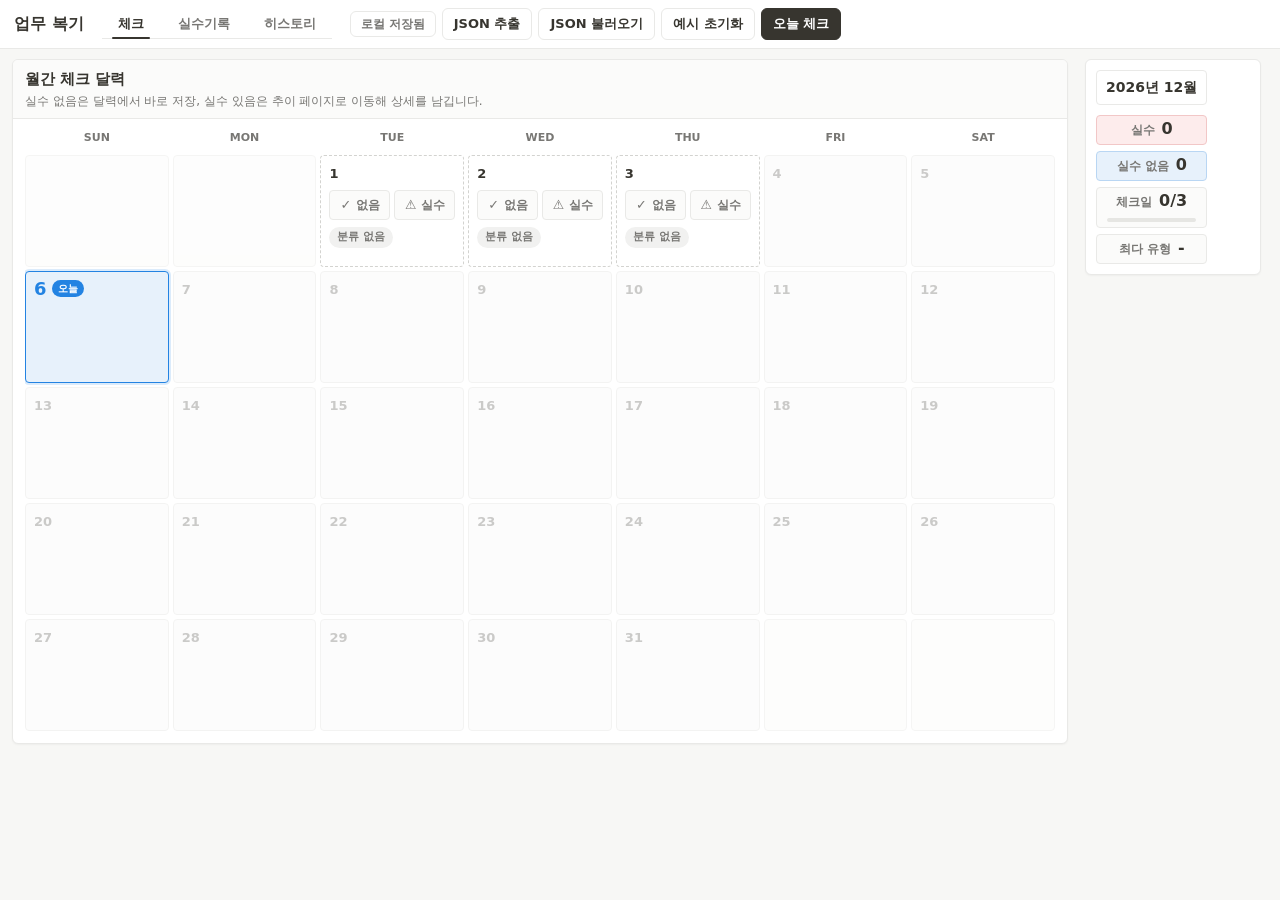
==== index.html @ a8fe05b9 "Refine check calendar cell states" ====
<!doctype html>
<html lang="ko">
<head>
  <meta charset="utf-8">
  <meta name="viewport" content="width=device-width, initial-scale=1">
  <title>업무 복기 위젯</title>
  <style>
    *, *::before, *::after { box-sizing: border-box; }

    :root {
      --bg: #f7f7f5;
      --bg-2: #fbfbfa;
      --card: #ffffff;
      --text: #37352f;
      --text-muted: #787774;
      --text-subtle: #9b9a97;
      --border: #e9e9e7;
      --border-strong: #d3d3d0;
      --red: #e03e3e;
      --red-bg: #fdecec;
      --blue: #2383e2;
      --blue-bg: #e7f1fb;
      --gray-bg: #f1f1f0;
      --purple-bg: #ede7f8;
      --purple-fg: #5a4db5;
      --orange-bg: #fbf0e4;
      --orange-fg: #a3500a;
      --yellow-bg: #f8edc5;
      --yellow-fg: #8a5a00;
      --peach-bg: #f6d9c8;
      --peach-fg: #9a4a1f;
      --green-bg: #dff3e1;
      --green-fg: #1f6a2a;
      --sky-bg: #dff0ff;
      --sky-fg: #1b69b5;
      --warn-bg: #fff6da;
      --warn-fg: #8a5a00;
      --radius: 6px;
      --radius-sm: 4px;
      --shadow-sm: 0 1px 2px rgba(15, 15, 15, 0.04);
      --shadow-md: 0 8px 28px rgba(15, 15, 15, 0.08);
    }

    html, body { min-height: 100%; margin: 0; }

    body {
      background: var(--bg);
      color: var(--text);
      font-family: "Pretendard", "Apple SD Gothic Neo", -apple-system, BlinkMacSystemFont, "Malgun Gothic", "Segoe UI", system-ui, sans-serif;
      font-size: 14px;
      line-height: 1.5;
      letter-spacing: 0;
      -webkit-font-smoothing: antialiased;
    }

    button, input, textarea {
      font: inherit;
      letter-spacing: 0;
    }

    button { cursor: pointer; }

    .app { min-height: 100vh; display: flex; flex-direction: column; }

    .app-header {
      position: sticky;
      top: 0;
      z-index: 20;
      display: flex;
      justify-content: flex-start;
      align-items: center;
      gap: 10px;
      padding: 8px 14px;
      background: var(--card);
      border-bottom: 1px solid var(--border);
    }

    .app-header > div:first-child {
      display: flex;
      align-items: center;
      gap: 18px;
      flex-wrap: wrap;
      width: 100%;
    }

    h1 {
      display: flex;
      align-items: baseline;
      gap: 6px;
      margin: 0;
      font-size: 1rem;
      font-weight: 800;
      white-space: nowrap;
    }

    .title-sub {
      color: var(--text-muted);
      font-size: 0.8125rem;
      font-weight: 500;
    }

    .page-tabs {
      display: flex;
      width: fit-content;
      gap: 2px;
      margin-top: 0;
      padding: 0;
      border-bottom: 1px solid var(--border);
      background: transparent;
    }

    .page-tab {
      position: relative;
      min-height: 30px;
      border: 0;
      border-radius: var(--radius-sm) var(--radius-sm) 0 0;
      background: transparent;
      color: var(--text-muted);
      padding: 4px 16px;
      font-size: 0.8125rem;
      font-weight: 800;
      white-space: nowrap;
    }

    .page-tab:hover {
      background: var(--bg-2);
      color: var(--text);
    }

    .page-tab.active {
      background: var(--card);
      color: var(--text);
      font-weight: 950;
    }

    .page-tab.active::after {
      content: "";
      position: absolute;
      left: 10px;
      right: 10px;
      bottom: -1px;
      height: 2px;
      border-radius: 999px;
      background: var(--text);
    }

    .header-actions {
      display: flex;
      justify-content: flex-start;
      align-items: center;
      gap: 6px;
      flex-wrap: wrap;
    }

    .sync-badge {
      display: inline-flex;
      align-items: center;
      min-height: 26px;
      border: 1px solid var(--border);
      border-radius: var(--radius);
      background: var(--card);
      color: var(--text-muted);
      padding: 0 10px;
      font-size: 0.75rem;
      font-weight: 700;
      white-space: nowrap;
    }

    .btn {
      min-height: 28px;
      border: 1px solid var(--border);
      border-radius: var(--radius);
      background: var(--card);
      color: var(--text);
      padding: 5px 11px;
      font-size: 0.8125rem;
      font-weight: 700;
      white-space: nowrap;
    }

    .btn:hover { background: var(--bg); border-color: var(--border-strong); }
    .btn.primary { background: var(--text); color: var(--card); border-color: var(--text); }
    .btn.blue { background: var(--blue); color: #fff; border-color: var(--blue); }
    .btn.danger { background: var(--red); color: #fff; border-color: var(--red); }

    .json-export-panel {
      position: fixed;
      inset: 0;
      z-index: 80;
      display: grid;
      place-items: center;
      padding: 18px;
      background: rgba(15, 15, 15, 0.18);
    }

    .json-export-panel[hidden] { display: none; }

    .json-export-card {
      width: min(720px, 100%);
      border: 1px solid var(--border-strong);
      border-radius: var(--radius);
      background: var(--card);
      box-shadow: var(--shadow-md);
    }

    .json-export-head,
    .json-export-actions {
      display: flex;
      align-items: center;
      justify-content: space-between;
      gap: 8px;
      padding: 12px;
      border-bottom: 1px solid var(--border);
    }

    .json-export-actions {
      justify-content: flex-end;
      border-top: 1px solid var(--border);
      border-bottom: 0;
    }

    .json-export-body { padding: 12px; }

    .json-export-body textarea {
      width: 100%;
      min-height: 260px;
      box-sizing: border-box;
      resize: vertical;
      border: 1px solid var(--border);
      border-radius: var(--radius-sm);
      background: var(--bg-2);
      color: var(--text);
      padding: 10px;
      font-family: ui-monospace, SFMono-Regular, Consolas, "Liberation Mono", monospace;
      font-size: 0.75rem;
      line-height: 1.45;
    }

    .main {
      width: min(1280px, calc(100vw - 24px));
      margin: 0 auto;
      padding: 10px 0 18px;
    }

    .page { display: none; }
    .page.active { display: block; }
    .page-stack { display: grid; gap: 10px; }

    .check-layout {
      display: grid;
      grid-template-columns: minmax(0, 1fr) 190px;
      gap: 10px;
      align-items: start;
    }

    .check-layout > .panel { min-width: 0; }

    .nav-card,
    .panel {
      border: 1px solid var(--border);
      border-radius: var(--radius);
      background: var(--card);
      box-shadow: var(--shadow-sm);
    }

    .nav-card {
      display: flex;
      justify-content: space-between;
      align-items: center;
      gap: 10px;
      flex-wrap: wrap;
      padding: 8px 12px;
    }

    .check-sidebar {
      position: sticky;
      top: 58px;
      display: grid;
      align-content: start;
      justify-items: center;
      justify-self: center;
      gap: 10px;
      width: 176px;
      box-sizing: border-box;
      padding: 10px;
    }

    .check-sidebar .month-nav {
      position: relative;
      display: block;
      width: 100%;
      max-width: 100%;
    }

    .month-popover-button {
      width: 100%;
      min-height: 34px;
      border: 1px solid var(--border);
      border-radius: var(--radius-sm);
      background: var(--card);
      color: var(--text);
      padding: 6px 9px;
      text-align: center;
      font-weight: 900;
    }

    .month-popover-button:hover { background: var(--bg-2); border-color: var(--border-strong); }

    .month-popover {
      position: absolute;
      top: calc(100% + 8px);
      right: 0;
      z-index: 30;
      width: 248px;
      border: 1px solid var(--border-strong);
      border-radius: var(--radius);
      background: var(--card);
      box-shadow: var(--shadow-md);
      padding: 12px;
    }

    .month-popover[hidden] { display: none; }

    .month-popover-head {
      display: grid;
      grid-template-columns: 28px 1fr 28px;
      align-items: center;
      gap: 8px;
      margin-bottom: 10px;
    }

    .month-popover-title {
      text-align: center;
      font-size: 1rem;
      font-weight: 900;
    }

    .month-popover-grid {
      display: grid;
      grid-template-columns: repeat(7, 1fr);
      gap: 5px;
    }

    .month-popover-weekday,
    .month-popover-day {
      display: grid;
      place-items: center;
      min-height: 25px;
      border-radius: var(--radius-sm);
      font-size: 0.8125rem;
      font-weight: 800;
    }

    .month-popover-weekday {
      color: var(--text-muted);
      font-size: 0.6875rem;
      font-weight: 900;
    }

    .month-popover-weekday.sun,
    .month-popover-day.sun { color: var(--red); }

    .month-popover-weekday.sat,
    .month-popover-day.sat { color: var(--blue); }

    .month-popover-day {
      border: 1px solid transparent;
      background: transparent;
      color: var(--text);
      padding: 0;
    }

    .month-popover-day:hover { background: var(--bg-2); }
    .month-popover-day.selected { background: var(--blue); color: #fff; }
    .month-popover-day.today { border-color: var(--blue); color: var(--blue); background: var(--card); }
    .month-popover-day.selected.today { color: #fff; }
    .month-popover-empty { min-height: 25px; }

    .check-sidebar .summary-chips {
      display: grid;
      grid-template-columns: 1fr;
      justify-items: center;
      gap: 6px;
      width: 100%;
    }

    .check-sidebar .chip {
      justify-content: center;
      width: 100%;
      max-width: 100%;
      text-align: center;
      box-sizing: border-box;
    }

    .check-sidebar .progress-chip { min-width: 0; }

    .month-nav { display: flex; align-items: center; gap: 8px; flex-wrap: wrap; }

    .icon-btn {
      width: 28px;
      height: 28px;
      border: 1px solid var(--border);
      border-radius: var(--radius-sm);
      background: var(--card);
      color: var(--text-muted);
      font-weight: 900;
    }

    .icon-btn:hover { background: var(--bg); color: var(--text); }

    .month-label {
      display: flex;
      align-items: center;
      gap: 8px;
      font-size: 1rem;
      font-weight: 800;
    }

    .month-label input,
    .field input,
    .field textarea,
    .search-row input {
      width: 100%;
      min-height: 34px;
      border: 1px solid var(--border);
      border-radius: var(--radius-sm);
      background: var(--bg-2);
      color: var(--text);
      padding: 7px 9px;
      outline: none;
    }

    .month-label input { width: 124px; min-height: 28px; padding: 3px 8px; }

    .month-label input:focus,
    .field input:focus,
    .field textarea:focus,
    .search-row input:focus {
      border-color: var(--blue);
      background: var(--card);
      box-shadow: 0 0 0 2px rgba(35, 131, 226, 0.14);
    }

    .summary-chips { display: flex; gap: 8px; flex-wrap: wrap; }

    .chip {
      display: inline-flex;
      align-items: baseline;
      gap: 7px;
      min-height: 30px;
      padding: 5px 10px;
      border: 1px solid var(--border);
      border-radius: var(--radius-sm);
      background: var(--bg-2);
      font-variant-numeric: tabular-nums;
      white-space: nowrap;
    }

    .chip .label { color: var(--text-muted); font-size: 0.75rem; font-weight: 700; }
    .chip .value { color: var(--text); font-size: 1rem; font-weight: 900; line-height: 1; }
    .chip.good { background: var(--blue-bg); border-color: #b9d6f3; }
    .chip.warn { background: var(--red-bg); border-color: #f2c7c7; }

    .progress-chip {
      min-width: 156px;
      flex-wrap: wrap;
    }

    .progress-track {
      flex: 1 1 100%;
      height: 4px;
      border-radius: 999px;
      background: #e6e6e3;
      overflow: hidden;
    }

    .progress-fill {
      display: block;
      width: 0;
      height: 100%;
      border-radius: inherit;
      background: var(--blue);
      transition: width 0.2s ease;
    }

    .two-col {
      display: grid;
      grid-template-columns: minmax(0, 1fr);
      gap: 12px;
      align-items: start;
    }

    .record-layout {
      display: grid;
      grid-template-columns: minmax(0, 0.95fr) minmax(320px, 0.75fr);
      gap: 12px;
      align-items: start;
    }

    .history-grid { display: grid; gap: 12px; }
    #page-history .history-grid { gap: 10px; }
    .history-overview {
      display: grid;
      grid-template-columns: minmax(0, 1.05fr) minmax(360px, 0.9fr);
      gap: 10px;
      align-items: stretch;
    }

    .history-left {
      display: grid;
      grid-template-rows: auto minmax(0, 1fr);
      gap: 10px;
      height: 100%;
    }

    .history-insights {
      display: grid;
      grid-template-columns: repeat(2, minmax(0, 1fr));
      gap: 10px;
    }

    .insight-card {
      display: grid;
      align-content: start;
      gap: 4px;
      min-height: 92px;
      border: 1px solid var(--border);
      border-radius: var(--radius);
      background: var(--card);
      box-shadow: var(--shadow-sm);
      padding: 10px 12px;
    }

    .insight-label {
      color: var(--text-muted);
      font-size: 0.75rem;
      font-weight: 900;
    }

    .insight-card strong {
      color: var(--text);
      font-size: 1.6rem;
      line-height: 1.1;
      font-weight: 950;
      font-variant-numeric: tabular-nums;
    }

    .insight-card p { margin: 0; color: var(--text-muted); font-size: 0.75rem; }
    .insight-card.good strong { color: var(--blue); }
    .insight-card.warn strong { color: var(--red); }
    .history-left > .panel,
    .history-month-panel {
      height: 100%;
      display: flex;
      flex-direction: column;
    }

    .history-left > .panel .panel-body,
    .history-month-panel .panel-body {
      flex: 1;
    }

    .history-left > .panel .panel-body {
      display: flex;
      align-items: center;
    }

    .history-left > .panel .trend-bars { width: 100%; }

    .panel { overflow: hidden; }

    .panel-head {
      display: flex;
      justify-content: space-between;
      align-items: center;
      gap: 10px;
      padding: 8px 12px;
      border-bottom: 1px solid var(--border);
      background: var(--bg-2);
    }

    .panel-title { margin: 0; font-size: 0.9375rem; font-weight: 900; }
    .panel-sub { margin: 2px 0 0; color: var(--text-muted); font-size: 0.75rem; }
    .panel-body { padding: 10px 12px; }

    .calendar-wrap { overflow-x: auto; padding-bottom: 2px; }

    .calendar {
      display: grid;
      grid-template-columns: repeat(7, minmax(104px, 1fr));
      gap: 4px;
      min-width: 760px;
    }

    .weekday {
      padding: 1px 0 4px;
      color: var(--text-muted);
      font-size: 0.6875rem;
      font-weight: 900;
      text-align: center;
    }

    .day {
      min-height: 112px;
      border: 1px solid var(--border);
      border-radius: var(--radius-sm);
      background: var(--card);
      padding: 8px;
      display: flex;
      flex-direction: column;
      gap: 7px;
      transition: background 0.15s, border-color 0.15s, box-shadow 0.15s, opacity 0.15s, transform 0.15s;
    }

    .day:hover {
      background: #fafdff;
      border-color: var(--blue);
      box-shadow: var(--shadow-md);
      transform: translateY(-2px);
    }
    .day.outside { min-height: 112px; background: var(--bg-2); opacity: 0.45; }
    .day.weekend, .day.no-check, .day.future { min-height: 112px; background: #fafafa; opacity: 0.52; }
    .day.unchecked:not(.weekend):not(.no-check):not(.future):not(.outside) {
      border: 1px dashed var(--border-strong);
      background: var(--card);
      opacity: 1;
    }
    .day.weekend:hover, .day.no-check:hover, .day.future:hover {
      background: #fafafa;
      border-color: var(--border);
      box-shadow: none;
      transform: none;
    }
    .day.future { filter: grayscale(0.15); }
    .day.today {
      border: 1.5px solid var(--blue);
      background: var(--blue-bg);
      opacity: 1;
      filter: none;
      box-shadow: inset 0 0 0 1px rgba(35, 131, 226, 0.1);
    }
    .day.today.weekend,
    .day.today.no-check,
    .day.today.future {
      background: var(--blue-bg);
      border-color: var(--blue);
      opacity: 1;
      filter: none;
    }
    .day.today:hover {
      background: var(--blue-bg);
      border-color: var(--blue);
      box-shadow: var(--shadow-md);
      transform: translateY(-2px);
    }
    .day.selected { border-color: var(--blue); box-shadow: 0 0 0 2px rgba(35, 131, 226, 0.16); }

    .day-top,
    .day-foot {
      display: flex;
      justify-content: space-between;
      align-items: center;
      gap: 6px;
    }

    .day-foot { justify-content: flex-start; }

    .day-num { font-size: 0.8125rem; font-weight: 900; }
    .day.today .day-num {
      color: var(--blue);
      font-size: 1.12rem;
      line-height: 1;
    }

    .today-label {
      display: inline-flex;
      align-items: center;
      border-radius: 999px;
      background: var(--blue);
      color: #fff;
      padding: 1px 6px;
      font-size: 0.625rem;
      font-weight: 900;
    }

    .quick-check { display: grid; grid-template-columns: 1fr 1fr; gap: 4px; }

    .quick-btn {
      min-height: 30px;
      border: 1px solid var(--border);
      border-radius: var(--radius-sm);
      background: var(--bg-2);
      color: var(--text-muted);
      padding: 0 6px;
      font-size: 0.75rem;
      font-weight: 900;
      display: inline-flex;
      align-items: center;
      justify-content: center;
      gap: 4px;
    }

    .quick-icon {
      display: inline-flex;
      align-items: center;
      justify-content: center;
      width: 1em;
      font-size: 0.8rem;
      line-height: 1;
    }

    .quick-btn.ok.active { background: var(--blue-bg); border-color: #b9d6f3; color: #1b69b5; }
    .quick-btn.miss.active { background: var(--red-bg); border-color: #f1bfc0; color: #c02b2b; }
    .quick-btn:disabled { cursor: default; opacity: 0.62; }

    .day-top.only-date {
      justify-content: flex-start;
      color: var(--text-subtle);
    }

    .category-chip {
      display: inline-flex;
      align-items: center;
      width: fit-content;
      max-width: 100%;
      border-radius: 999px;
      padding: 2px 8px;
      background: var(--gray-bg);
      color: var(--text-muted);
      font-size: 0.6875rem;
      font-weight: 900;
      overflow: hidden;
      text-overflow: ellipsis;
      white-space: nowrap;
    }

    .category-chip.table, .cat-pill.table { background: var(--purple-bg); color: var(--purple-fg); }
    .category-chip.map, .cat-pill.map { background: var(--green-bg); color: var(--green-fg); }
    .category-chip.schedule, .cat-pill.schedule { background: var(--yellow-bg); color: var(--yellow-fg); }
    .category-chip.friends, .cat-pill.friends { background: var(--peach-bg); color: var(--peach-fg); }
    .category-chip.comm, .cat-pill.comm { background: var(--sky-bg); color: var(--sky-fg); }

    .record-hero {
      display: grid;
      gap: 8px;
      margin-bottom: 12px;
      padding: 12px;
      border: 1px solid var(--border);
      border-radius: var(--radius);
      background: var(--bg-2);
    }

    .record-hero strong { font-size: 1rem; }
    .record-hero span { color: var(--text-muted); font-size: 0.8125rem; font-weight: 800; }

    .field {
      display: grid;
      gap: 6px;
      color: var(--text-muted);
      font-size: 0.75rem;
      font-weight: 800;
    }

    .field textarea { min-height: 124px; resize: vertical; }
    .field textarea.short { min-height: 82px; }
    .form-grid { display: grid; gap: 18px; }

    .step-label {
      display: inline-flex;
      align-items: center;
      gap: 8px;
      color: var(--text);
      font-size: 0.8125rem;
      font-weight: 900;
    }

    .step-num {
      display: inline-grid;
      place-items: center;
      width: 20px;
      height: 20px;
      border-radius: 50%;
      background: var(--text);
      color: var(--card);
      font-size: 0.6875rem;
      line-height: 1;
      font-weight: 950;
    }

    .cat-picker {
      width: 100%;
      display: flex;
      align-items: center;
      flex-wrap: wrap;
      gap: 8px;
    }

    .cat-empty {
      width: 100%;
      border: 1px dashed var(--border-strong);
      border-radius: var(--radius-sm);
      background: var(--bg-2);
      color: var(--text-muted);
      padding: 10px;
      font-size: 0.8125rem;
      font-weight: 800;
    }

    .cat-manager {
      display: grid;
      grid-template-columns: minmax(160px, 1fr) auto;
      gap: 6px;
    }

    .cat-option {
      min-height: 32px;
      border: 1px solid transparent;
      border-radius: 999px;
      background: transparent;
      color: var(--text-muted);
      display: flex;
      align-items: center;
      justify-content: center;
      gap: 5px;
      padding: 2px 4px;
      text-align: center;
      font-weight: 900;
      cursor: pointer;
      transition: background 0.15s, border-color 0.15s, box-shadow 0.15s;
    }

    .filter-chip {
      min-height: 34px;
      border: 0;
      border-radius: var(--radius-sm);
      background: transparent;
      color: var(--text);
      display: flex;
      align-items: center;
      gap: 9px;
      padding: 5px 9px;
      text-align: left;
      font-weight: 800;
    }

    .cat-option:hover { border-color: var(--border); background: var(--bg-2); }
    .cat-option.active { border-color: var(--border-strong); background: var(--card); box-shadow: var(--shadow-sm); }

    .cat-pill {
      display: inline-flex;
      align-items: center;
      border-radius: 999px;
      padding: 3px 8px;
      font-size: 0.8125rem;
      font-weight: 900;
      color: inherit;
    }

    .cat-check {
      min-width: 14px;
      color: var(--text);
      font-weight: 900;
      text-align: center;
    }

    .cat-check:empty { display: none; }

    .cat-remove {
      width: 18px;
      height: 18px;
      border: 0;
      border-radius: 50%;
      background: rgba(255, 255, 255, 0.6);
      color: var(--text-muted);
      padding: 0;
      font-size: 0.8125rem;
      font-weight: 900;
      line-height: 1;
    }

    .cat-remove:hover { background: var(--card); color: var(--text); }

    .record-actions {
      display: flex;
      gap: 6px;
      flex-wrap: wrap;
      position: sticky;
      bottom: 0;
      z-index: 2;
      margin: 0 -14px -12px;
      padding: 10px 14px;
      border-top: 1px solid var(--border);
      background: rgba(255, 255, 255, 0.96);
      backdrop-filter: blur(8px);
    }

    .record-actions .btn.primary { flex: 1 1 180px; }

    .save-complete {
      display: none;
      align-items: center;
      justify-content: space-between;
      gap: 10px;
      padding: 10px 12px;
      border: 1px solid var(--border);
      border-radius: var(--radius);
      background: var(--bg-2);
      color: var(--text-muted);
      font-size: 0.8125rem;
    }

    .save-complete.show { display: flex; }
    .save-complete strong { color: var(--text); font-size: 0.9375rem; }

    .similar-summary {
      display: grid;
      gap: 6px;
      margin-bottom: 10px;
      padding: 10px;
      border: 1px solid var(--border);
      border-radius: var(--radius-sm);
      background: var(--card);
    }

    .similar-summary strong { font-size: 0.875rem; }
    .similar-summary span { color: var(--text-muted); font-size: 0.75rem; font-weight: 800; }
    .similar-summary-tags { display: flex; flex-wrap: wrap; gap: 5px; }
    .similar-summary-tags span {
      border-radius: 999px;
      background: var(--bg-2);
      padding: 2px 7px;
    }

    .similar-list { display: grid; gap: 8px; }

    .similar-item,
    .similar-empty {
      border: 1px solid var(--border);
      border-radius: var(--radius-sm);
      background: var(--bg-2);
      padding: 9px 10px;
      font-size: 0.8125rem;
    }

    .similar-item {
      display: grid;
      gap: 6px;
    }

    .similar-meta {
      display: flex;
      justify-content: space-between;
      align-items: center;
      gap: 8px;
      font-variant-numeric: tabular-nums;
    }

    .similar-meta strong { color: var(--text); font-size: 0.8125rem; }

    .similar-badge {
      display: inline-flex;
      align-items: center;
      border-radius: 999px;
      background: var(--gray-bg);
      color: var(--text-muted);
      padding: 2px 7px;
      font-size: 0.6875rem;
      font-weight: 900;
      white-space: nowrap;
    }

    .similar-item p,
    .similar-item small,
    .similar-empty {
      margin: 0;
      color: var(--text-muted);
    }

    .similar-item small { font-size: 0.75rem; }

    .history-detail { color: var(--text); }
    .history-action {
      margin-top: 0;
      color: var(--text-muted);
      font-size: 0.75rem;
      font-weight: 700;
    }

    .trend-bars,
    .month-list { display: grid; gap: 10px; }

    #page-history .trend-bars,
    #page-history .month-list { gap: 6px; }

    .trend-row {
      display: grid;
      grid-template-columns: 72px 1fr 54px 46px;
      align-items: center;
      gap: 10px;
      border: 1px solid transparent;
      border-radius: var(--radius-sm);
      padding: 5px 6px;
      font-size: 0.8125rem;
      font-variant-numeric: tabular-nums;
    }

    .trend-row.current {
      border-color: var(--border);
      background: var(--bg-2);
    }

    .trend-ratio {
      color: var(--text-muted);
      font-size: 0.75rem;
      font-weight: 900;
      text-align: right;
    }

    .stack {
      height: 18px;
      border-radius: var(--radius-sm);
      background: var(--gray-bg);
      overflow: hidden;
      display: flex;
      box-shadow: inset 0 0 0 1px var(--border);
    }

    .stack .miss { background: var(--red); }
    .stack .ok { background: #4a86e8; }

    .month-card {
      display: grid;
      gap: 5px;
      border: 1px solid var(--border);
      border-radius: var(--radius-sm);
      background: var(--card);
      padding: 9px 10px;
    }

    .month-card-head {
      display: flex;
      justify-content: space-between;
      align-items: flex-start;
      gap: 8px;
      font-weight: 900;
    }

    .month-title { font-size: 0.9375rem; }
    .month-categories {
      display: flex;
      justify-content: flex-end;
      flex-wrap: wrap;
      gap: 5px;
      max-width: 70%;
    }

    .month-card p { margin: 0; color: var(--text-muted); font-size: 0.75rem; }

    .month-card-stats {
      display: flex;
      flex-wrap: wrap;
      gap: 5px;
      color: var(--text-muted);
      font-size: 0.75rem;
      font-weight: 800;
    }

    .month-delta {
      border-radius: 999px;
      background: var(--gray-bg);
      padding: 1px 7px;
    }

    .month-delta.good { color: var(--blue); }
    .month-delta.warn { color: var(--red); }

    .search-row {
      display: grid;
      grid-template-columns: minmax(180px, 1fr);
      gap: 8px;
      margin-bottom: 8px;
    }

    .filter-chips {
      display: flex;
      flex-wrap: wrap;
      gap: 5px;
      margin-bottom: 8px;
    }

    .filter-chip {
      min-height: 24px;
      border: 1px solid var(--border);
      background: var(--card);
      color: var(--text-muted);
      padding: 2px 8px;
      font-size: 0.6875rem;
    }

    .filter-chip[data-cat="맵"] { background: var(--green-bg); color: var(--green-fg); }
    .filter-chip[data-cat="일정"] { background: var(--yellow-bg); color: var(--yellow-fg); }
    .filter-chip[data-cat="테이블"] { background: var(--purple-bg); color: var(--purple-fg); }
    .filter-chip[data-cat="프렌즈"] { background: var(--peach-bg); color: var(--peach-fg); }
    .filter-chip[data-cat="커뮤니케이션"] { background: var(--sky-bg); color: var(--sky-fg); }
    .filter-chip.map { background: var(--green-bg); color: var(--green-fg); }
    .filter-chip.schedule { background: var(--yellow-bg); color: var(--yellow-fg); }
    .filter-chip.table { background: var(--purple-bg); color: var(--purple-fg); }
    .filter-chip.friends { background: var(--peach-bg); color: var(--peach-fg); }
    .filter-chip.comm { background: var(--sky-bg); color: var(--sky-fg); }
    .filter-chip.active { border-color: transparent; box-shadow: var(--shadow-sm); }
    .filter-chip[data-cat=""] .cat-pill, .filter-chip.active[data-cat=""] { background: var(--text); color: var(--card); }
    .filter-chip.active[data-cat="맵"] { background: var(--green-bg); color: var(--green-fg); }
    .filter-chip.active[data-cat="일정"] { background: var(--yellow-bg); color: var(--yellow-fg); }
    .filter-chip.active[data-cat="테이블"] { background: var(--purple-bg); color: var(--purple-fg); }
    .filter-chip.active[data-cat="프렌즈"] { background: var(--peach-bg); color: var(--peach-fg); }
    .filter-chip.active[data-cat="커뮤니케이션"] { background: var(--sky-bg); color: var(--sky-fg); }

    #page-history .panel-head { padding: 7px 12px; }
    #page-history .panel-body { padding: 9px 12px; }
    #page-history .panel-sub { margin-top: 1px; font-size: 0.6875rem; }

    .history-table {
      width: 100%;
      border-collapse: collapse;
      table-layout: fixed;
      font-size: 0.8125rem;
      --history-detail-col: 50%;
      --history-action-col: 30%;
    }

    .history-col-date { width: 8%; }
    .history-col-type { width: 12%; }
    .history-col-detail { width: var(--history-detail-col); }
    .history-col-action { width: var(--history-action-col); }

    .history-table th,
    .history-table td {
      border-bottom: 1px solid var(--border);
      padding: 6px 8px;
      text-align: left;
      vertical-align: top;
    }

    .history-table th {
      position: relative;
      color: var(--text-muted);
      font-size: 0.6875rem;
      font-weight: 900;
      user-select: none;
    }

    .history-table tr:last-child td { border-bottom: 0; }
    .history-table tbody tr:hover { background: var(--bg-2); }
    .history-table td { overflow-wrap: anywhere; }
    .history-table .date { color: var(--text-muted); white-space: nowrap; font-variant-numeric: tabular-nums; }
    .history-table .category-chip { font-size: 0.625rem; padding: 1px 7px; }

    .history-resize-handle {
      position: absolute;
      top: 0;
      right: -4px;
      bottom: 0;
      width: 8px;
      cursor: col-resize;
      z-index: 1;
    }

    .history-resize-handle::after {
      content: "";
      position: absolute;
      top: 7px;
      bottom: 7px;
      left: 3px;
      width: 2px;
      border-radius: 999px;
      background: transparent;
    }

    .history-resize-handle:hover::after,
    .history-table.resizing .history-resize-handle::after {
      background: var(--border-strong);
    }

    .history-table.resizing,
    .history-table.resizing * {
      cursor: col-resize;
      user-select: none;
    }

    .empty {
      padding: 18px;
      border: 1px dashed var(--border-strong);
      border-radius: var(--radius-sm);
      background: var(--bg-2);
      color: var(--text-muted);
      text-align: center;
    }

    @media (max-width: 980px) {
      .app-header { align-items: flex-start; flex-direction: column; }
      .header-actions { justify-content: flex-start; }
      .check-layout, .two-col, .record-layout, .history-overview { grid-template-columns: 1fr; }
      .check-sidebar { position: static; order: -1; justify-self: center; }
    }

    @media (max-width: 620px) {
      .main { width: min(100vw - 12px, 1280px); }
      .page-tabs { width: 100%; overflow-x: auto; }
      .page-tab { flex: 0 0 auto; }
      .nav-card { padding: 10px; }
      .history-insights { grid-template-columns: 1fr; }
      .summary-chips { width: 100%; }
      .chip { flex: 1 1 calc(50% - 8px); }
      .record-actions { grid-template-columns: 1fr; }
    }
  </style>
</head>
<body>
  <div class="app">
    <header class="app-header">
      <div>
        <h1>업무 복기</h1>
        <nav class="page-tabs" aria-label="복기 페이지">
          <button class="page-tab active" data-page="check" type="button">체크</button>
          <button class="page-tab" data-page="trend" type="button">실수기록</button>
          <button class="page-tab" data-page="history" type="button">히스토리</button>
        </nav>
        <div class="header-actions">
          <span class="sync-badge" id="saveState">로컬 저장됨</span>
          <button class="btn" id="exportJson" type="button">JSON 추출</button>
          <button class="btn" id="importJson" type="button">JSON 불러오기</button>
          <input id="jsonImportInput" type="file" accept="application/json,.json" hidden>
          <button class="btn" id="resetDemo" type="button">예시 초기화</button>
          <button class="btn primary" id="todayButton" type="button">오늘 체크</button>
        </div>
      </div>
    </header>

    <div class="json-export-panel" id="jsonExportPanel" hidden>
      <div class="json-export-card" role="dialog" aria-modal="true" aria-labelledby="jsonExportTitle">
        <div class="json-export-head">
          <strong id="jsonExportTitle">JSON 추출</strong>
          <button class="icon-btn" id="jsonExportClose" type="button" aria-label="닫기">×</button>
        </div>
        <div class="json-export-body">
          <textarea id="jsonExportText" readonly spellcheck="false"></textarea>
        </div>
        <div class="json-export-actions">
          <button class="btn primary" id="copyJson" type="button">복사</button>
          <button class="btn" id="downloadJsonAgain" type="button">파일 저장</button>
        </div>
      </div>
    </div>

    <div class="json-export-panel" id="jsonImportPanel" hidden>
      <div class="json-export-card" role="dialog" aria-modal="true" aria-labelledby="jsonImportTitle">
        <div class="json-export-head">
          <strong id="jsonImportTitle">JSON 불러오기</strong>
          <button class="icon-btn" id="jsonImportClose" type="button" aria-label="닫기">×</button>
        </div>
        <div class="json-export-body">
          <textarea id="jsonImportText" placeholder="JSON을 붙여넣기" spellcheck="false"></textarea>
        </div>
        <div class="json-export-actions">
          <button class="btn" id="chooseJsonFile" type="button">파일 선택</button>
          <button class="btn primary" id="applyPastedJson" type="button">불러오기</button>
        </div>
      </div>
    </div>

    <main class="main">
      <section class="page active" id="page-check">
        <div class="check-layout">
          <article class="panel">
            <div class="panel-head">
              <div>
                <h2 class="panel-title">월간 체크 달력</h2>
                <p class="panel-sub">실수 없음은 달력에서 바로 저장, 실수 있음은 추이 페이지로 이동해 상세를 남깁니다.</p>
              </div>
            </div>
            <div class="panel-body">
              <div class="calendar-wrap">
                <div class="calendar" id="calendar" aria-label="월간 실수 체크 달력"></div>
              </div>
            </div>
          </article>

          <aside class="nav-card check-sidebar" aria-label="월간 체크 요약">
            <div class="month-nav">
              <button class="month-popover-button" id="monthPickerButton" type="button" aria-expanded="false" aria-controls="monthPopover">
                <span id="monthTitle">2026년 4월</span>
              </button>
              <input id="monthInput" type="month" value="2026-04" hidden>
              <div class="month-popover" id="monthPopover" hidden>
                <div class="month-popover-head">
                  <button class="icon-btn" id="prevMonth" type="button" aria-label="이전 달">&lt;</button>
                  <div class="month-popover-title" id="monthPopoverTitle">2026년 5월</div>
                  <button class="icon-btn" id="nextMonth" type="button" aria-label="다음 달">&gt;</button>
                </div>
                <div class="month-popover-grid" id="monthPopoverGrid" aria-label="월 선택 달력"></div>
              </div>
            </div>
            <div class="summary-chips">
              <div class="chip warn"><span class="label">실수</span><span class="value" id="missCount">0</span></div>
              <div class="chip good"><span class="label">실수 없음</span><span class="value" id="okCount">0</span></div>
              <div class="chip progress-chip"><span class="label">체크일</span><span class="value" id="checkedCount">0</span><span class="progress-track"><span class="progress-fill" id="checkProgress"></span></span></div>
              <div class="chip"><span class="label">최다 유형</span><span class="value" id="topCategory">-</span></div>
            </div>
          </aside>
        </div>
      </section>

      <section class="page" id="page-trend">
        <div class="record-layout">
          <article class="panel">
            <div class="panel-head">
              <div>
                <h2 class="panel-title">실수 상세 기록</h2>
                <p class="panel-sub">카테고리를 고르고, 다음에 확인할 것을 한 줄로 남깁니다.</p>
              </div>
            </div>
            <div class="panel-body">
              <div class="record-hero">
                <strong id="recordDateLabel">-</strong>
                <span>저장하면 히스토리 페이지의 3개월 추이, 월별 히스토리, 상세 히스토리에 바로 반영됩니다.</span>
              </div>

              <form class="form-grid" id="recordForm">
                <label class="field"><span class="step-label"><span class="step-num">1</span>카테고리 선택</span>
                  <input id="recordCategoryValue" type="hidden">
                  <div class="cat-picker" id="catButtons"></div>
                  <div class="cat-manager">
                    <input id="categoryInput" placeholder="카테고리 추가">
                    <button class="btn" id="addCategory" type="button">추가</button>
                  </div>
                </label>

                <label class="field"><span class="step-label"><span class="step-num">2</span>무슨 일이 있었나</span>
                  <textarea id="recordDetail" placeholder="예: 데이터 수정 후 기존 체크리스트를 확인하지 못함."></textarea>
                </label>

                <label class="field"><span class="step-label"><span class="step-num">3</span>다음엔 뭘 확인할까</span>
                  <textarea class="short" id="recordNextAction" placeholder="예: 공유 전 데이터 검수 3단계를 먼저 확인."></textarea>
                </label>

                <div class="save-complete" id="saveComplete">
                  <strong>저장 완료</strong>
                  <span>히스토리 보기 또는 체크로 돌아가기를 선택할 수 있습니다.</span>
                </div>

                <div class="record-actions">
                  <button class="btn primary" type="submit">저장</button>
                  <button class="btn" id="saveAndHistory" type="button">히스토리 보기</button>
                  <button class="btn" id="backToCheck" type="button">체크로 돌아가기</button>
                </div>
              </form>
            </div>
          </article>

          <aside class="panel">
            <div class="panel-head">
              <div>
                <h2 class="panel-title">최근 같은 실수</h2>
                <p class="panel-sub">선택한 카테고리 기준 최근 3개를 보여줍니다.</p>
              </div>
            </div>
            <div class="panel-body">
              <div class="similar-summary" id="similarSummary"></div>
              <div class="similar-list" id="similarMistakes"></div>
            </div>
          </aside>
        </div>
      </section>

      <section class="page" id="page-history">
        <div class="history-grid">
          <section class="history-overview">
            <div class="history-left">
              <section class="history-insights" aria-label="이번 달 히스토리 핵심 지표">
                <article class="insight-card" id="monthChangeCard">
                  <span class="insight-label">전월 대비 변화</span>
                  <strong id="monthChangeValue">-</strong>
                  <p id="monthChangeText">이번 달 실수 흐름을 계산 중입니다.</p>
                </article>
                <article class="insight-card" id="streakCard">
                  <span class="insight-label">연속 무실수 일수</span>
                  <strong id="streakValue">-</strong>
                  <p id="streakText">최근 체크 흐름을 계산 중입니다.</p>
                </article>
              </section>

              <article class="panel">
                <div class="panel-head">
                  <div>
                    <h2 class="panel-title">최근 3개월 실수 추이</h2>
                    <p class="panel-sub">빨강은 실수 있음, 파랑은 실수 없음입니다.</p>
                  </div>
                </div>
                <div class="panel-body">
                  <div class="trend-bars" id="trendBars"></div>
                </div>
              </article>
            </div>

            <article class="panel history-month-panel">
              <div class="panel-head">
                <div>
                  <h2 class="panel-title">월별 히스토리 요약</h2>
                  <p class="panel-sub">월별 반복 카테고리와 흐름을 카드로 봅니다.</p>
                </div>
              </div>
              <div class="panel-body">
                <div class="month-list" id="monthHistory"></div>
              </div>
            </article>
          </section>

          <article class="panel">
            <div class="panel-head">
              <div>
                <h2 class="panel-title">지난 실수 상세 히스토리</h2>
                <p class="panel-sub">키워드와 카테고리 칩으로 빠르게 찾아봅니다.</p>
              </div>
            </div>
            <div class="panel-body">
              <div class="search-row">
                <input id="historySearch" placeholder="검색: 데이터, 공유, 커밋, 체크">
              </div>
              <div class="filter-chips" id="historyFilter">
              </div>
              <table class="history-table" id="historyTable" aria-label="지난 실수 상세 히스토리">
                <colgroup>
                  <col class="history-col-date">
                  <col class="history-col-type">
                  <col class="history-col-detail">
                  <col class="history-col-action">
                </colgroup>
                <thead>
                  <tr>
                    <th>날짜</th>
                    <th>유형</th>
                    <th>상세 내용 <span class="history-resize-handle" id="historyDetailResize" aria-hidden="true"></span></th>
                    <th>개선 사항</th>
                  </tr>
                </thead>
                <tbody id="historyBody"></tbody>
              </table>
            </div>
          </article>
        </div>
      </section>
    </main>
  </div>

  <script src="work-retro-data.js"></script>
  <script>
    const storeKey = "retro-calendar-widget-v8";
    const categoryStoreKey = "retro-calendar-widget-categories-v2";
    const historyColumnStoreKey = "retro-calendar-widget-history-columns-v1";
    const weekdays = ["SUN", "MON", "TUE", "WED", "THU", "FRI", "SAT"];
    const offFridayBase = "2026-05-22";
    let activeHistoryFilter = "";
    const seedPayload = window.__WORK_RETRO_DATA__ || {};

    const fallbackSeedRecords = {
      "2026-05-01": { status: "ok", category: "", detail: "" },
      "2026-05-04": { status: "ok", category: "", detail: "" },
      "2026-05-05": { status: "ok", category: "", detail: "" },
      "2026-05-06": { status: "miss", category: "", detail: "프레임 데이터 수정 후 기본 양식 체크를 빠뜨렸다." },
      "2026-05-07": { status: "ok", category: "", detail: "" },
      "2026-05-11": { status: "ok", category: "", detail: "" },
      "2026-05-12": { status: "", category: "", detail: "" },
      "2026-04-23": { status: "miss", category: "", detail: "플랫폼 이슈를 기획서에서 히스토리 찾느라 시간이 오래 걸렸다." },
      "2026-04-15": { status: "miss", category: "", detail: "텍스트 수정 시 기존 히스토리 체크를 놓쳤다." },
      "2026-03-25": { status: "miss", category: "", detail: "미션 튜토리얼 번호 변경 QA/내부 공유 누락." },
      "2026-03-20": { status: "miss", category: "", detail: "맵 추가 후 다이아 맵 로딩 이슈 발생. 커밋 전 확인 필요." }
    };
    const seedRecords = seedPayload.records || fallbackSeedRecords;
    const seedCategories = Array.isArray(seedPayload.categories) ? seedPayload.categories : [];
    const seedMonth = seedPayload.month || "2026-04";
    const seedSelectedDate = seedPayload.selectedDate || "2026-04-30";

    const olderHistory = [];

    let records = loadRecords();
    let managedCategories = loadCategories();
    let historyColumns = loadHistoryColumns();
    let selectedDate = seedSelectedDate;
    let savedNoticeKey = "";
    let monthPopoverOpen = false;
    let saveStateTimer = null;
    let lastExportJson = "";

    const $ = (selector) => document.querySelector(selector);
    const $$ = (selector) => Array.from(document.querySelectorAll(selector));

    function cloneSeed() {
      return JSON.parse(JSON.stringify(seedRecords));
    }

    function loadRecords() {
      try {
        const stored = JSON.parse(localStorage.getItem(storeKey) || "null");
        return normalizeRecords(stored && typeof stored === "object" ? stored : cloneSeed());
      } catch {
        return normalizeRecords(cloneSeed());
      }
    }

    function loadCategories() {
      try {
        const storedRaw = localStorage.getItem(categoryStoreKey);
        if (!storedRaw) return [...seedCategories];
        const stored = JSON.parse(storedRaw || "[]");
        if (!Array.isArray(stored)) return [];
        const seen = new Set();
        return stored
          .map((item) => normalizeCategory(String(item).trim()))
          .filter((item) => {
            if (!item || seen.has(item)) return false;
            seen.add(item);
            return true;
          });
      } catch {
        return [];
      }
    }

    function normalizeCategory(category) {
      if (category === "빌드") return "일정";
      return category || "";
    }

    function normalizeRecords(source) {
      Object.values(source).forEach((record) => {
        record.status = normalizeStatus(record.status);
        record.category = normalizeCategory(record.category);
        record.nextAction = record.nextAction || "";
      });
      return source;
    }

    function saveCategories() {
      localStorage.setItem(categoryStoreKey, JSON.stringify(managedCategories));
    }

    function clamp(value, min, max) {
      return Math.min(max, Math.max(min, value));
    }

    function loadHistoryColumns() {
      try {
        const stored = JSON.parse(localStorage.getItem(historyColumnStoreKey) || "null");
        if (!stored || typeof stored !== "object") throw new Error("empty");
        const detail = Number(stored.detail);
        const action = Number(stored.action);
        if (!Number.isFinite(detail) || !Number.isFinite(action)) throw new Error("invalid");
        return { detail: clamp(detail, 26, 56), action: clamp(action, 18, 46) };
      } catch {
        return { detail: 50, action: 30 };
      }
    }

    function saveHistoryColumns() {
      localStorage.setItem(historyColumnStoreKey, JSON.stringify(historyColumns));
    }

    function applyHistoryColumns() {
      const table = $("#historyTable");
      if (!table) return;
      table.style.setProperty("--history-detail-col", `${historyColumns.detail}%`);
      table.style.setProperty("--history-action-col", `${historyColumns.action}%`);
    }

    function setSaveState(message, resetMessage = "로컬 저장됨") {
      const target = $("#saveState");
      target.textContent = message;
      if (saveStateTimer) window.clearTimeout(saveStateTimer);
      saveStateTimer = window.setTimeout(() => {
        target.textContent = resetMessage;
        saveStateTimer = null;
      }, 900);
    }

    function saveRecords() {
      normalizeRecords(records);
      localStorage.setItem(storeKey, JSON.stringify(records));
      setSaveState("저장됨");
    }

    function normalizeDateKey(value) {
      const text = String(value || "").trim();
      const ymd = text.match(/^(\d{4})[-./](\d{1,2})[-./](\d{1,2})$/);
      if (ymd) return dateKey(Number(ymd[1]), Number(ymd[2]), Number(ymd[3]));

      const shortYmd = text.match(/^(\d{2})\/(\d{1,2})\/(\d{1,2})$/);
      if (shortYmd) return dateKey(2000 + Number(shortYmd[1]), Number(shortYmd[2]), Number(shortYmd[3]));

      const md = text.match(/^(\d{1,2})\/(\d{1,2})$/);
      if (md) {
        const baseYear = Number(($("#monthInput")?.value || todayKey()).slice(0, 4));
        const month = Number(md[1]);
        const year = month >= 9 && baseYear >= 2026 ? baseYear - 1 : baseYear;
        return dateKey(year, month, Number(md[2]));
      }

      return "";
    }

    function normalizeStatus(value) {
      const text = String(value || "").trim();
      if (["miss", "실수 있음", "실수", "O", "o", "있음"].includes(text)) return "miss";
      if (["ok", "실수 없음", "없음", "X", "x"].includes(text)) return "ok";
      if (["skip", "체크 제외", "쉬는날", "연차", "오전 반차", "오후 반차", "반차", "휴가"].includes(text)) return "skip";
      return "";
    }

    function combineText(current, next) {
      const lines = [current, next]
        .flatMap((value) => String(value || "").split(/\r?\n/))
        .map((line) => line.trim())
        .filter(Boolean);
      return Array.from(new Set(lines)).join("\n");
    }

    function mergeRecord(target, key, incoming) {
      const current = target[key] || { status: "", category: "", detail: "", nextAction: "" };
      const categories = [current.category, incoming.category]
        .flatMap(splitCategories)
        .filter(Boolean);
      target[key] = {
        status: current.status === "miss" || incoming.status === "miss" ? "miss" : current.status || incoming.status || "",
        category: Array.from(new Set(categories)).join(", "),
        detail: combineText(current.detail, incoming.detail),
        nextAction: combineText(current.nextAction, incoming.nextAction)
      };
    }

    function rowValue(row, keys) {
      const lowerMap = Object.fromEntries(Object.entries(row).map(([key, value]) => [key.toLowerCase(), value]));
      for (const key of keys) {
        if (Object.prototype.hasOwnProperty.call(row, key)) return row[key];
        const lowerKey = key.toLowerCase();
        if (Object.prototype.hasOwnProperty.call(lowerMap, lowerKey)) return lowerMap[lowerKey];
      }
      return "";
    }

    function recordMapFromArray(rows) {
      const nextRecords = {};
      rows.forEach((row) => {
        if (!row || typeof row !== "object") return;
        const key = normalizeDateKey(rowValue(row, ["date", "날짜", "key"]));
        if (!key) return;
        const incoming = {
          status: normalizeStatus(rowValue(row, ["status", "상태", "체크"])) || "miss",
          category: normalizeCategory(String(rowValue(row, ["category", "카테고리", "유형", "구분"]) || "").trim()),
          detail: String(rowValue(row, ["detail", "상세 내용", "상세내용", "내용"]) || "").trim(),
          nextAction: String(rowValue(row, ["nextAction", "next_action", "개선 사항", "개선사항", "다음 액션", "다음엔 뭘 확인할까"]) || "").trim()
        };
        mergeRecord(nextRecords, key, incoming);
      });
      return nextRecords;
    }

    function normalizeRecordMap(source) {
      if (Array.isArray(source)) return recordMapFromArray(source);
      if (!source || typeof source !== "object") throw new Error("records가 비어 있습니다.");

      const nextRecords = {};
      Object.entries(source).forEach(([date, record]) => {
        const key = normalizeDateKey(date);
        if (!key || !record || typeof record !== "object") return;
        const incoming = {
          status: normalizeStatus(record.status),
          category: normalizeCategory(String(record.category || "").trim()),
          detail: String(record.detail || "").trim(),
          nextAction: String(record.nextAction || record.next_action || "").trim()
        };
        mergeRecord(nextRecords, key, incoming);
      });
      return normalizeRecords(nextRecords);
    }

    function splitCategories(value) {
      return String(value || "")
        .split(/[,/·\n]+/)
        .map((category) => normalizeCategory(category.trim()))
        .filter(Boolean);
    }

    function categoriesFromRecordMap(source) {
      const seen = new Set();
      Object.values(source).forEach((record) => {
        splitCategories(record.category).forEach((category) => seen.add(category));
      });
      return Array.from(seen);
    }

    function exportPayload() {
      return {
        schema: "work-retro-widget",
        version: 1,
        exportedAt: new Date().toISOString(),
        selectedDate,
        month: $("#monthInput").value,
        categories: [...managedCategories],
        historyColumns: { ...historyColumns },
        records: normalizeRecords(JSON.parse(JSON.stringify(records)))
      };
    }

    function tryDownloadJson(text = lastExportJson) {
      if (!text) return;
      const blob = new Blob([text], { type: "application/json;charset=utf-8" });
      const link = document.createElement("a");
      const url = URL.createObjectURL(blob);
      link.href = url;
      link.download = `work-retro-${todayKey()}.json`;
      document.body.appendChild(link);
      link.click();
      link.remove();
      window.setTimeout(() => URL.revokeObjectURL(url), 1000);
    }

    function showJsonExportPanel(text) {
      $("#jsonExportText").value = text;
      $("#jsonExportPanel").hidden = false;
    }

    function hideJsonExportPanel() {
      $("#jsonExportPanel").hidden = true;
    }

    function showJsonImportPanel() {
      $("#jsonImportPanel").hidden = false;
      $("#jsonImportText").focus();
    }

    function hideJsonImportPanel() {
      $("#jsonImportPanel").hidden = true;
    }

    async function copyExportJson() {
      const text = $("#jsonExportText").value || lastExportJson;
      if (!text) return;
      try {
        if (navigator.clipboard?.writeText) {
          await navigator.clipboard.writeText(text);
        } else {
          $("#jsonExportText").select();
          document.execCommand("copy");
        }
        setSaveState("JSON 복사됨");
      } catch {
        $("#jsonExportText").select();
        setSaveState("복사할 JSON 선택됨");
      }
    }

    function downloadJson() {
      lastExportJson = JSON.stringify(exportPayload(), null, 2);
      showJsonExportPanel(lastExportJson);
      setSaveState("JSON 생성됨");
    }

    function applyImportedJson(payload) {
      const nextRecords = normalizeRecordMap(payload.records || payload);
      const payloadCategories = Array.isArray(payload.categories) ? payload.categories : [];
      const seen = new Set();
      managedCategories = [...payloadCategories, ...categoriesFromRecordMap(nextRecords)]
        .map((category) => normalizeCategory(String(category || "").trim()))
        .filter((category) => {
          if (!category || seen.has(category)) return false;
          seen.add(category);
          return true;
        });

      records = nextRecords;
      historyColumns = payload.historyColumns && typeof payload.historyColumns === "object"
        ? {
            detail: clamp(Number(payload.historyColumns.detail) || historyColumns.detail, 26, 56),
            action: clamp(Number(payload.historyColumns.action) || historyColumns.action, 18, 46)
          }
        : historyColumns;
      selectedDate = normalizeDateKey(payload.selectedDate) || Object.keys(records).sort().pop() || todayKey();
      $("#monthInput").value = payload.month || selectedDate.slice(0, 7);
      activeHistoryFilter = "";
      savedNoticeKey = "";
      localStorage.setItem(storeKey, JSON.stringify(records));
      saveCategories();
      saveHistoryColumns();
      renderAll();
      setSaveState("JSON 반영됨");
    }

    async function importJsonFromFile(event) {
      const file = event.target.files?.[0];
      if (!file) return;
      try {
        applyImportedJson(JSON.parse(await file.text()));
        hideJsonImportPanel();
      } catch (error) {
        window.alert(`JSON을 불러오지 못했습니다.\n${error.message}`);
      } finally {
        event.target.value = "";
      }
    }

    function importPastedJson() {
      const text = $("#jsonImportText").value.trim();
      if (!text) {
        setSaveState("붙여넣을 JSON 없음");
        return;
      }
      try {
        applyImportedJson(JSON.parse(text));
        $("#jsonImportText").value = "";
        hideJsonImportPanel();
      } catch (error) {
        window.alert(`JSON을 불러오지 못했습니다.\n${error.message}`);
      }
    }

    function pad(value) {
      return String(value).padStart(2, "0");
    }

    function dateKey(year, month, day) {
      return `${year}-${pad(month)}-${pad(day)}`;
    }

    function keyToUtc(key) {
      const [year, month, day] = key.split("-").map(Number);
      return Date.UTC(year, month - 1, day);
    }

    function todayKey() {
      const today = new Date();
      return dateKey(today.getFullYear(), today.getMonth() + 1, today.getDate());
    }

    function displayDate(key) {
      const [year, month, day] = key.split("-");
      return `${year.slice(2)}/${month}/${day}`;
    }

    function fullDateLabel(key) {
      const [year, month, day] = key.split("-").map(Number);
      const date = new Date(year, month - 1, day);
      return `${year}.${pad(month)}.${pad(day)} ${["일", "월", "화", "수", "목", "금", "토"][date.getDay()]}요일`;
    }

    function monthTitle(monthValue) {
      const [year, month] = monthValue.split("-");
      return `${year}년 ${Number(month)}월`;
    }

    function monthShort(monthValue) {
      const [year, month] = monthValue.split("-");
      return `${year.slice(2)}.${pad(month)}`;
    }

    function addMonths(monthValue, delta) {
      const [year, month] = monthValue.split("-").map(Number);
      const date = new Date(year, month - 1 + delta, 1);
      return `${date.getFullYear()}-${pad(date.getMonth() + 1)}`;
    }

    function monthDays(monthValue) {
      const [year, month] = monthValue.split("-").map(Number);
      const first = new Date(year, month - 1, 1);
      const last = new Date(year, month, 0);
      const days = [];
      for (let i = 0; i < first.getDay(); i += 1) days.push(null);
      for (let day = 1; day <= last.getDate(); day += 1) {
        days.push({ year, month, day, key: dateKey(year, month, day), dow: new Date(year, month - 1, day).getDay() });
      }
      while (days.length % 7 !== 0) days.push(null);
      return days;
    }

    function closeMonthPopover() {
      monthPopoverOpen = false;
      $("#monthPopover").hidden = true;
      $("#monthPickerButton").setAttribute("aria-expanded", "false");
    }

    function openMonthPopover() {
      monthPopoverOpen = true;
      renderMonthPopover();
      $("#monthPopover").hidden = false;
      $("#monthPickerButton").setAttribute("aria-expanded", "true");
    }

    function toggleMonthPopover() {
      if (monthPopoverOpen) closeMonthPopover();
      else openMonthPopover();
    }

    function renderMonthPopover() {
      const monthValue = $("#monthInput").value;
      const today = todayKey();
      $("#monthPopoverTitle").textContent = monthTitle(monthValue);

      const chunks = ["일", "월", "화", "수", "목", "금", "토"].map((day, index) => {
        const tone = index === 0 ? "sun" : index === 6 ? "sat" : "";
        return `<span class="month-popover-weekday ${tone}">${day}</span>`;
      });

      monthDays(monthValue).forEach((day) => {
        if (!day) {
          chunks.push(`<span class="month-popover-empty"></span>`);
          return;
        }
        const tone = day.dow === 0 ? "sun" : day.dow === 6 ? "sat" : "";
        const selected = day.key === selectedDate ? "selected" : "";
        const isToday = day.key === today ? "today" : "";
        chunks.push(`<button class="month-popover-day ${tone} ${selected} ${isToday}" data-date="${day.key}" type="button">${day.day}</button>`);
      });

      $("#monthPopoverGrid").innerHTML = chunks.join("");
    }

    function isOffFriday(key, dow) {
      if (dow !== 5) return false;
      const diffDays = Math.round((keyToUtc(key) - keyToUtc(offFridayBase)) / 86400000);
      return diffDays % 14 === 0;
    }

    function dayState(day) {
      if (!day) return { closed: true, reason: "빈 날짜" };
      if (day.dow === 0 || day.dow === 6) return { closed: true, reason: "주말" };
      if (isOffFriday(day.key, day.dow)) return { closed: true, reason: "놀금" };
      if (records[day.key]?.status === "skip") return { closed: true, reason: records[day.key]?.detail || "체크 제외" };
      if (keyToUtc(day.key) > keyToUtc(todayKey())) return { closed: true, reason: "예정" };
      return { closed: false, reason: "" };
    }

    function recordFor(key) {
      if (!records[key]) records[key] = { status: "", category: "", detail: "", nextAction: "" };
      return records[key];
    }

    const categoryTones = ["map", "schedule", "table", "friends", "comm"];

    function categoryClass(category) {
      const normalized = normalizeCategory(category);
      if (normalized === "테이블") return "table";
      if (normalized === "맵") return "map";
      if (normalized === "일정") return "schedule";
      if (normalized === "프렌즈") return "friends";
      if (normalized === "커뮤니케이션") return "comm";
      if (!normalized || normalized === "미입력") return "";
      const managedIndex = managedCategories.indexOf(normalized);
      if (managedIndex >= 0) return categoryTones[managedIndex % categoryTones.length];
      const hash = Array.from(normalized).reduce((sum, char) => sum + char.charCodeAt(0), 0);
      return categoryTones[hash % categoryTones.length];
    }

    function escapeHtml(value) {
      return String(value)
        .replaceAll("&", "&amp;")
        .replaceAll("<", "&lt;")
        .replaceAll(">", "&gt;")
        .replaceAll('"', "&quot;");
    }

    function normalizeManagedCategories() {
      const seen = new Set();
      managedCategories = managedCategories
        .map((category) => normalizeCategory(String(category).trim()))
        .filter((category) => {
          if (!category || seen.has(category)) return false;
          seen.add(category);
          return true;
        });
    }

    function setSelectedCategory(category) {
      $("#recordCategoryValue").value = normalizeCategory(category);
      hideSaveComplete();
      renderCategoryControls();
      renderSimilarMistakes($("#recordCategoryValue").value);
    }

    function addManagedCategory() {
      const input = $("#categoryInput");
      const category = normalizeCategory(input.value.trim());
      if (!category) return;
      normalizeManagedCategories();
      if (!managedCategories.includes(category)) {
        managedCategories.push(category);
        saveCategories();
      }
      input.value = "";
      setSelectedCategory(category);
      renderHistoryFilters();
    }

    function removeManagedCategory(category) {
      const normalized = normalizeCategory(category);
      managedCategories = managedCategories.filter((item) => item !== normalized);
      saveCategories();
      if ($("#recordCategoryValue").value === normalized) {
        $("#recordCategoryValue").value = "";
      }
      if (activeHistoryFilter === normalized) {
        activeHistoryFilter = "";
      }
      hideSaveComplete();
      renderCategoryControls();
      renderSimilarMistakes($("#recordCategoryValue").value);
      renderHistoryFilters();
      renderHistory();
    }

    function renderCategoryControls(selectedCategory = $("#recordCategoryValue")?.value || "") {
      normalizeManagedCategories();
      const selected = normalizeCategory(selectedCategory);
      const container = $("#catButtons");

      if (!managedCategories.length) {
        container.innerHTML = `<div class="cat-empty">아직 카테고리가 없습니다. 아래에서 직접 추가해 주세요.</div>`;
        return;
      }

      container.innerHTML = managedCategories.map((category) => {
        const safeCategory = escapeHtml(category);
        const active = category === selected;
        return `
          <span class="cat-option ${active ? "active" : ""}" data-cat="${safeCategory}" role="button" tabindex="0">
            <span class="cat-check">${active ? "✓" : ""}</span>
            <span class="cat-pill ${categoryClass(category)}">${safeCategory}</span>
            <button class="cat-remove" data-cat="${safeCategory}" type="button" aria-label="${safeCategory} 삭제">×</button>
          </span>
        `;
      }).join("");
    }

    function renderHistoryFilters() {
      normalizeManagedCategories();
      if (activeHistoryFilter && !managedCategories.includes(activeHistoryFilter)) {
        activeHistoryFilter = "";
      }

      $("#historyFilter").innerHTML = [
        `<button class="filter-chip ${activeHistoryFilter ? "" : "active"}" data-cat="" type="button">전체</button>`,
        ...managedCategories.map((category) => `
          <button class="filter-chip ${categoryClass(category)} ${activeHistoryFilter === category ? "active" : ""}" data-cat="${escapeHtml(category)}" type="button">${escapeHtml(category)}</button>
        `)
      ].join("");
    }

    function categoryLabel(category) {
      const normalized = normalizeCategory(category);
      return normalized || "분류 없음";
    }

    function legacyCategoryMatch(rowCategory, filterCategory) {
      return splitCategories(rowCategory).includes(normalizeCategory(filterCategory));
    }

    function statusLabel(status) {
      if (status === "ok") return "실수 없음";
      if (status === "miss") return "실수 있음";
      if (status === "skip") return "체크 제외";
      return "미입력";
    }

    function statsForMonth(monthValue) {
      const days = monthDays(monthValue).filter(Boolean);
      const requiredDays = days.filter((day) => !dayState(day).closed);
      const checked = requiredDays.filter((day) => recordFor(day.key).status);
      const miss = checked.filter((day) => recordFor(day.key).status === "miss");
      const ok = checked.filter((day) => recordFor(day.key).status === "ok");
      const categoryCounts = {};
      miss.forEach((day) => {
        splitCategories(recordFor(day.key).category).forEach((category) => {
          categoryCounts[category] = (categoryCounts[category] || 0) + 1;
        });
      });
      const categories = Object.entries(categoryCounts)
        .sort((a, b) => b[1] - a[1] || a[0].localeCompare(b[0]))
        .map(([category]) => category);
      const top = categories[0] || "-";
      return { checked: checked.length, miss: miss.length, ok: ok.length, top, categories, required: requiredDays.length };
    }

    function setPage(page) {
      $$(".page").forEach((item) => item.classList.toggle("active", item.id === `page-${page}`));
      $$(".page-tab").forEach((item) => item.classList.toggle("active", item.dataset.page === page));
      window.scrollTo({ top: 0, behavior: "smooth" });
      renderAll();
    }

    function setMonth(monthValue) {
      $("#monthInput").value = monthValue;
      const [year, month] = monthValue.split("-").map(Number);
      selectedDate = dateKey(year, month, 1);
      renderAll();
      if (monthPopoverOpen) renderMonthPopover();
    }

    function markStatus(key, status) {
      const day = monthDays(key.slice(0, 7)).filter(Boolean).find((item) => item.key === key);
      if (dayState(day).closed) return;
      const record = recordFor(key);
      record.status = record.status === status ? "" : status;
      selectedDate = key;
      saveRecords();
      if (status === "miss" && record.status === "miss") {
        setPage("trend");
      } else {
        renderAll();
      }
    }

    function renderCalendar() {
      const monthValue = $("#monthInput").value;
      const today = todayKey();
      const chunks = weekdays.map((day) => `<div class="weekday">${day}</div>`);

      monthDays(monthValue).forEach((day) => {
        if (!day) {
          chunks.push(`<div class="day outside" aria-hidden="true"></div>`);
          return;
        }
        const record = recordFor(day.key);
        const state = dayState(day);
        const category = categoryLabel(record.category);
        const hoverText = day.key === today ? "오늘 날짜" : state.reason || `${day.day}일 체크`;
        const classes = [
          day.dow === 0 || day.dow === 6 ? "weekend" : "",
          isOffFriday(day.key, day.dow) ? "no-check" : "",
          keyToUtc(day.key) > keyToUtc(today) ? "future" : "",
          record.status ? "checked" : "unchecked",
          day.key === today ? "today" : "",
          day.key === selectedDate ? "selected" : ""
        ].join(" ");

        chunks.push(`
          <div class="day ${classes}" data-date="${day.key}" title="${hoverText}">
            ${state.closed ? `
              <div class="day-top only-date">
                <span class="day-num">${day.day}</span>
                ${day.key === today ? `<span class="today-label">오늘</span>` : ""}
              </div>
            ` : `
              <div class="day-top">
                <span class="day-num">${day.day}</span>
                ${day.key === today ? `<span class="today-label">오늘</span>` : ""}
              </div>
              <div class="quick-check" role="group" aria-label="${day.day}일 체크">
                <button class="quick-btn ok ${record.status === "ok" ? "active" : ""}" data-status="ok" data-date="${day.key}" type="button"><span class="quick-icon" aria-hidden="true">✓</span><span>없음</span></button>
                <button class="quick-btn miss ${record.status === "miss" ? "active" : ""}" data-status="miss" data-date="${day.key}" type="button"><span class="quick-icon" aria-hidden="true">⚠</span><span>실수</span></button>
              </div>
              <div class="day-foot">
                <span class="category-chip ${categoryClass(record.category)}">${escapeHtml(category)}</span>
              </div>
            `}
          </div>
        `);
      });

      $("#calendar").innerHTML = chunks.join("");
      $$(".day[data-date]").forEach((cell) => {
        cell.addEventListener("click", (event) => {
          const button = event.target.closest(".quick-btn");
          if (button) {
            markStatus(button.dataset.date, button.dataset.status);
            return;
          }
          selectedDate = cell.dataset.date;
          renderAll();
        });
      });
    }

    function renderSummary() {
      const stats = statsForMonth($("#monthInput").value);
      $("#monthTitle").textContent = monthTitle($("#monthInput").value);
      $("#missCount").textContent = stats.miss;
      $("#okCount").textContent = stats.ok;
      $("#checkedCount").textContent = `${stats.checked}/${stats.required}`;
      $("#checkProgress").style.width = `${stats.required ? Math.round((stats.checked / stats.required) * 100) : 0}%`;
      $("#topCategory").textContent = stats.top;
      if (monthPopoverOpen) renderMonthPopover();
    }

    function olderDateToKey(value) {
      const [year, month, day] = value.split("/").map(Number);
      return dateKey(2000 + year, month, day);
    }

    function displayMonthDay(value) {
      const parts = value.split("/");
      return parts.length === 3 ? `${parts[1]}/${parts[2]}` : displayDate(value).slice(3);
    }

    function topKeyword(rows) {
      const stopWords = new Set(["다음", "확인", "필요", "누락", "실수", "기존", "체크", "수정", "발생", "시간"]);
      const counts = {};

      rows.forEach((row) => {
        `${row.detail || ""} ${row.nextAction || ""}`
          .replace(/[^\w가-힣\s]/g, " ")
          .split(/\s+/)
          .map((word) => word.trim())
          .filter((word) => word.length > 1 && !stopWords.has(word))
          .forEach((word) => {
            counts[word] = (counts[word] || 0) + 1;
          });
      });

      return Object.entries(counts).sort((a, b) => b[1] - a[1])[0]?.[0] || "-";
    }

    function oneLine(text) {
      return (text || "상세 내용 작성 필요").split(/\r?\n/).map((line) => line.trim()).find(Boolean) || "상세 내용 작성 필요";
    }

    function similarMistakeRows(category) {
      const normalizedCategory = normalizeCategory(category);
      if (!normalizedCategory) return [];

      const currentRows = Object.entries(records)
        .filter(([date, record]) => {
          return date !== selectedDate
            && record.status === "miss"
            && normalizeCategory(record.category) === normalizedCategory;
        })
        .sort((a, b) => b[0].localeCompare(a[0]))
        .map(([date, record]) => ({
          key: date,
          date: displayDate(date),
          detail: record.detail,
          nextAction: record.nextAction || ""
        }));

      const olderRows = olderHistory
        .filter((row) => normalizeCategory(row.category) === normalizedCategory)
        .map((row) => ({
          key: olderDateToKey(row.date),
          date: row.date,
          detail: row.detail,
          nextAction: row.nextAction || ""
        }));

      return [...currentRows, ...olderRows].slice(0, 3);
    }

    function allSimilarMistakeRows(category) {
      const normalizedCategory = normalizeCategory(category);
      if (!normalizedCategory) return [];

      const currentRows = Object.entries(records)
        .filter(([date, record]) => {
          return date !== selectedDate
            && record.status === "miss"
            && normalizeCategory(record.category) === normalizedCategory;
        })
        .map(([date, record]) => ({
          key: date,
          date: displayDate(date),
          detail: record.detail,
          nextAction: record.nextAction || ""
        }));

      const olderRows = olderHistory
        .filter((row) => normalizeCategory(row.category) === normalizedCategory)
        .map((row) => ({
          key: olderDateToKey(row.date),
          date: row.date,
          detail: row.detail,
          nextAction: row.nextAction || ""
        }));

      return [...currentRows, ...olderRows].sort((a, b) => b.key.localeCompare(a.key));
    }

    function renderSimilarMistakes(category) {
      const normalizedCategory = normalizeCategory(category);
      const container = $("#similarMistakes");
      const summary = $("#similarSummary");

      if (!normalizedCategory) {
        summary.innerHTML = `
          <strong>카테고리를 먼저 선택해주세요</strong>
          <span>선택하면 최근 패턴이 자동으로 정리됩니다.</span>
        `;
        container.innerHTML = `<div class="similar-empty">카테고리를 선택하면 최근 같은 실수가 여기에 표시됩니다.</div>`;
        return;
      }

      const allRows = allSimilarMistakeRows(normalizedCategory);
      const rows = allRows.slice(0, 3);
      const selected = keyToUtc(selectedDate);
      const recentCount = allRows.filter((row) => {
        const diff = (selected - keyToUtc(row.key)) / 86400000;
        return diff >= 0 && diff <= 30;
      }).length;
      const lastDate = rows[0] ? displayMonthDay(rows[0].date) : "-";
      const keyword = topKeyword(allRows);

      summary.innerHTML = `
        <strong>${escapeHtml(normalizedCategory)} 패턴</strong>
        <div class="similar-summary-tags">
          <span>전체 ${allRows.length}건</span>
          <span>최근 30일 ${recentCount}건</span>
          <span>마지막 ${escapeHtml(lastDate)}</span>
          <span>키워드 ${escapeHtml(keyword)}</span>
        </div>
      `;

      container.innerHTML = rows.length ? rows.map((row) => `
        <article class="similar-item">
          <div class="similar-meta">
            <strong>${escapeHtml(row.date)}</strong>
            <span class="similar-badge">이번 기록과 비슷함</span>
          </div>
          <p>${escapeHtml(oneLine(row.detail))}</p>
          ${row.nextAction ? `<small>다음 확인: ${escapeHtml(oneLine(row.nextAction))}</small>` : ""}
        </article>
      `).join("") : `<div class="similar-empty">최근 같은 카테고리 실수가 없습니다. 이번 기록이 첫 기준점이 됩니다.</div>`;
    }

    function renderRecordPage() {
      const record = recordFor(selectedDate);
      const storedCategory = normalizeCategory(record.category);
      const selectedCategory = managedCategories.includes(storedCategory) ? storedCategory : "";
      $("#recordDateLabel").textContent = fullDateLabel(selectedDate);
      $("#recordCategoryValue").value = selectedCategory;
      $("#recordDetail").value = record.detail || "";
      $("#recordNextAction").value = record.nextAction || "";
      renderCategoryControls(selectedCategory);
      renderSimilarMistakes(selectedCategory);
      $("#saveComplete").classList.toggle("show", savedNoticeKey === selectedDate);
    }

    function hideSaveComplete() {
      savedNoticeKey = "";
      $("#saveComplete").classList.remove("show");
    }

    function saveRecordDetail() {
      const record = recordFor(selectedDate);
      record.status = "miss";
      record.category = $("#recordCategoryValue").value;
      record.detail = $("#recordDetail").value.trim();
      record.nextAction = $("#recordNextAction").value.trim();
      savedNoticeKey = selectedDate;
      saveRecords();
      renderAll();
    }

    function categoriesForMonth(monthValue, fallback = []) {
      const categories = statsForMonth(monthValue).categories || [];
      return categories.length ? categories : fallback.filter((category) => category && category !== "-");
    }

    function trendRows() {
      const current = $("#monthInput").value;
      const currentStats = statsForMonth(current);
      const prevMonth = addMonths(current, -1);
      const prevStats = statsForMonth(prevMonth);
      const prevPrevMonth = addMonths(current, -2);
      const prevPrevStats = statsForMonth(prevPrevMonth);
      return [
        { month: current, label: monthShort(current), miss: currentStats.miss, ok: currentStats.ok, top: currentStats.top, categories: currentStats.categories },
        { month: prevMonth, label: monthShort(prevMonth), miss: prevStats.miss, ok: prevStats.ok, top: prevStats.top, categories: prevStats.categories },
        { month: prevPrevMonth, label: monthShort(prevPrevMonth), miss: prevPrevStats.miss, ok: prevPrevStats.ok, top: prevPrevStats.top, categories: prevPrevStats.categories }
      ];
    }

    function signedPercent(value) {
      return `${value > 0 ? "+" : ""}${value}%`;
    }

    function signedCount(value) {
      return `${value > 0 ? "+" : ""}${value}건`;
    }

    function monthChangeRate(current, previous) {
      if (previous === 0) return current === 0 ? 0 : 100;
      return Math.round(((current - previous) / previous) * 100);
    }

    function dayFromKey(key) {
      const [year, month, day] = key.split("-").map(Number);
      return { year, month, day, key, dow: new Date(year, month - 1, day).getDay() };
    }

    function noMistakeStreak() {
      const date = new Date(keyToUtc(todayKey()));
      let streak = 0;

      for (let i = 0; i < 120; i += 1) {
        const key = dateKey(date.getUTCFullYear(), date.getUTCMonth() + 1, date.getUTCDate());
        const day = dayFromKey(key);
        date.setUTCDate(date.getUTCDate() - 1);

        if (dayState(day).closed) continue;

        const status = records[key]?.status || "";
        if (!status) {
          if (streak === 0) continue;
          break;
        }
        if (status === "ok") {
          streak += 1;
          continue;
        }
        break;
      }

      return streak;
    }

    function renderHistoryInsights() {
      const rows = trendRows();
      const current = rows[0];
      const previous = rows[1];
      const change = monthChangeRate(current.miss, previous.miss);
      const streak = noMistakeStreak();

      $("#monthChangeValue").textContent = signedPercent(change);
      $("#monthChangeText").textContent = `이번 달 실수 ${current.miss}건, 지난달 ${previous.miss}건`;
      $("#streakValue").textContent = `${streak}일`;
      $("#streakText").textContent = streak > 0
        ? `현재 ${streak}일 연속 실수 없음`
        : "최근 체크일에 실수가 있어 연속 기록을 다시 시작하면 좋아요.";

      $("#monthChangeCard").classList.toggle("good", change < 0);
      $("#monthChangeCard").classList.toggle("warn", change > 0);
      $("#streakCard").classList.toggle("good", streak > 0);
      $("#streakCard").classList.toggle("warn", streak === 0);
    }

    function renderTrendBars() {
      const rows = trendRows();
      const max = Math.max(1, ...rows.map((row) => row.miss + row.ok));
      $("#trendBars").innerHTML = rows.map((row, index) => {
        const total = row.miss + row.ok;
        const missWidth = (row.miss / max) * 100;
        const okWidth = (row.ok / max) * 100;
        const missRatio = total ? Math.round((row.miss / total) * 100) : 0;
        return `
          <div class="trend-row ${index === 0 ? "current" : ""}" title="실수 ${row.miss}건 / 실수 없음 ${row.ok}건">
            <strong>${row.label}</strong>
            <div class="stack">
              <span class="miss" style="width:${missWidth}%"></span>
              <span class="ok" style="width:${okWidth}%"></span>
            </div>
            <span>${row.miss}/${row.ok}</span>
            <span class="trend-ratio">${missRatio}%</span>
          </div>
        `;
      }).join("");
    }

    function renderMonthHistory() {
      const rows = trendRows();
      $("#monthHistory").innerHTML = rows.map((row, index) => {
        const previous = rows[index + 1];
        const delta = previous ? row.miss - previous.miss : 0;
        const tone = row.miss >= 3 ? "주의 필요" : "괜찮은 흐름";
        const deltaLabel = previous ? `전월 대비 ${signedCount(delta)}` : "기준 월";
        const deltaClass = delta < 0 ? "good" : delta > 0 ? "warn" : "";
        return `
          <article class="month-card">
            <div class="month-card-head">
              <span class="month-title">${row.label}</span>
              <div class="month-categories">
                ${(row.categories || []).map((category) => `
                  <span class="category-chip ${categoryClass(category)}">${escapeHtml(category)}</span>
                `).join("")}
              </div>
            </div>
            <div class="month-card-stats">
              <span>실수 ${row.miss}건</span>
              <span>실수 없음 ${row.ok}건</span>
              <span class="month-delta ${deltaClass}">${deltaLabel}</span>
            </div>
            <p>${tone}</p>
          </article>
        `;
      }).join("");
    }

    function historyRows() {
      const currentRows = Object.entries(records)
        .filter(([, record]) => record.status === "miss")
        .map(([date, record]) => ({
          sortKey: date,
          date: displayDate(date),
          category: normalizeCategory(record.category) || "미입력",
          detail: record.detail || "상세 내용 작성 필요",
          nextAction: record.nextAction || ""
        }));
      const olderRows = olderHistory.map((row) => ({
        sortKey: olderDateToKey(row.date),
        date: row.date,
        category: normalizeCategory(row.category) || "미입력",
        detail: row.detail || "상세 내용 작성 필요",
        nextAction: row.nextAction || ""
      }));
      return [...currentRows, ...olderRows].sort((a, b) => b.sortKey.localeCompare(a.sortKey));
    }

    function renderHistory() {
      const query = $("#historySearch").value.trim().toLowerCase();
      const rows = historyRows().filter((row) => {
        const text = `${row.date} ${row.category} ${row.detail} ${row.nextAction || ""}`.toLowerCase();
        return (!query || text.includes(query)) && (!activeHistoryFilter || legacyCategoryMatch(row.category, activeHistoryFilter));
      });

      $("#historyBody").innerHTML = rows.length ? rows.map((row) => `
        <tr>
          <td class="date">${escapeHtml(row.date)}</td>
          <td><span class="category-chip ${categoryClass(row.category)}">${escapeHtml(row.category)}</span></td>
          <td>
            <div class="history-detail">${escapeHtml(row.detail)}</div>
          </td>
          <td>
            <div class="history-action">${escapeHtml(row.nextAction || "-")}</div>
          </td>
        </tr>
      `).join("") : `<tr><td colspan="4"><div class="empty">조건에 맞는 실수 히스토리가 없습니다.</div></td></tr>`;
    }

    function setPage(page) {
      $$(".page").forEach((item) => item.classList.toggle("active", item.id === `page-${page}`));
      $$(".page-tab").forEach((item) => item.classList.toggle("active", item.dataset.page === page));
      window.scrollTo({ top: 0, behavior: "smooth" });
      renderAll();
    }

    function setMonth(monthValue) {
      $("#monthInput").value = monthValue;
      const [year, month] = monthValue.split("-").map(Number);
      selectedDate = dateKey(year, month, 1);
      renderAll();
    }

    function renderAll() {
      applyHistoryColumns();
      renderSummary();
      renderCalendar();
      renderRecordPage();
      renderHistoryInsights();
      renderTrendBars();
      renderMonthHistory();
      renderHistoryFilters();
      renderHistory();
    }

    $("#exportJson").addEventListener("click", downloadJson);
    $("#importJson").addEventListener("click", showJsonImportPanel);
    $("#jsonImportInput").addEventListener("change", importJsonFromFile);
    $("#jsonExportClose").addEventListener("click", hideJsonExportPanel);
    $("#copyJson").addEventListener("click", copyExportJson);
    $("#downloadJsonAgain").addEventListener("click", () => {
      tryDownloadJson(lastExportJson);
      setSaveState("파일 저장 시도됨");
    });
    $("#jsonExportPanel").addEventListener("click", (event) => {
      if (event.target.id === "jsonExportPanel") hideJsonExportPanel();
    });
    $("#jsonImportClose").addEventListener("click", hideJsonImportPanel);
    $("#chooseJsonFile").addEventListener("click", () => $("#jsonImportInput").click());
    $("#applyPastedJson").addEventListener("click", importPastedJson);
    $("#jsonImportPanel").addEventListener("click", (event) => {
      if (event.target.id === "jsonImportPanel") hideJsonImportPanel();
    });
    $("#jsonImportText").addEventListener("keydown", (event) => {
      if ((event.ctrlKey || event.metaKey) && event.key === "Enter") importPastedJson();
    });

    $$(".page-tab").forEach((tab) => tab.addEventListener("click", () => setPage(tab.dataset.page)));
    $("#monthInput").addEventListener("change", () => setMonth($("#monthInput").value));
    $("#prevMonth").addEventListener("click", () => setMonth(addMonths($("#monthInput").value, -1)));
    $("#nextMonth").addEventListener("click", () => setMonth(addMonths($("#monthInput").value, 1)));
    $("#monthPickerButton").addEventListener("click", toggleMonthPopover);
    $("#monthPopoverGrid").addEventListener("click", (event) => {
      const button = event.target.closest(".month-popover-day");
      if (!button) return;
      selectedDate = button.dataset.date;
      $("#monthInput").value = selectedDate.slice(0, 7);
      closeMonthPopover();
      renderAll();
    });
    document.addEventListener("click", (event) => {
      if (!monthPopoverOpen) return;
      if (event.target.closest(".month-nav")) return;
      closeMonthPopover();
    });
    document.addEventListener("keydown", (event) => {
      if (event.key === "Escape" && monthPopoverOpen) closeMonthPopover();
    });
    $("#backToCheck").addEventListener("click", () => setPage("check"));

    $("#catButtons").addEventListener("click", (event) => {
      const removeButton = event.target.closest(".cat-remove");
      if (removeButton) {
        event.stopPropagation();
        removeManagedCategory(removeButton.dataset.cat);
        return;
      }

      const option = event.target.closest(".cat-option");
      if (option) setSelectedCategory(option.dataset.cat);
    });

    $("#catButtons").addEventListener("keydown", (event) => {
      if (event.key !== "Enter" && event.key !== " ") return;
      const option = event.target.closest(".cat-option");
      if (!option) return;
      event.preventDefault();
      setSelectedCategory(option.dataset.cat);
    });

    $("#addCategory").addEventListener("click", addManagedCategory);
    $("#categoryInput").addEventListener("keydown", (event) => {
      if (event.key === "Enter") {
        event.preventDefault();
        addManagedCategory();
      }
    });

    ["recordDetail", "recordNextAction"].forEach((id) => {
      $(`#${id}`).addEventListener("input", hideSaveComplete);
    });

    $("#recordForm").addEventListener("submit", (event) => {
      event.preventDefault();
      saveRecordDetail();
    });

    $("#saveAndHistory").addEventListener("click", () => {
      saveRecordDetail();
      setPage("history");
    });

    $("#todayButton").addEventListener("click", () => {
      const today = new Date();
      const monthValue = `${today.getFullYear()}-${pad(today.getMonth() + 1)}`;
      selectedDate = dateKey(today.getFullYear(), today.getMonth() + 1, today.getDate());
      $("#monthInput").value = monthValue;
      setPage("check");
    });

    $("#resetDemo").addEventListener("click", () => {
      records = cloneSeed();
      managedCategories = [...seedCategories];
      localStorage.setItem(storeKey, JSON.stringify(records));
      saveCategories();
      selectedDate = todayKey();
      $("#monthInput").value = selectedDate.slice(0, 7);
      setPage("check");
    });

    $("#historySearch").addEventListener("input", renderHistory);
    $("#historyFilter").addEventListener("click", (event) => {
      const button = event.target.closest(".filter-chip");
      if (button) {
        activeHistoryFilter = button.dataset.cat;
        renderHistoryFilters();
        renderHistory();
      }
    });

    $("#historyDetailResize").addEventListener("pointerdown", (event) => {
      const table = $("#historyTable");
      const handle = event.currentTarget;
      event.preventDefault();
      table.classList.add("resizing");
      handle.setPointerCapture(event.pointerId);

      const resize = (moveEvent) => {
        const rect = table.getBoundingClientRect();
        const fixedPercent = 20;
        const minDetail = 26;
        const minAction = 18;
        const pointerPercent = ((moveEvent.clientX - rect.left) / rect.width) * 100;
        const detail = clamp(pointerPercent - fixedPercent, minDetail, 100 - fixedPercent - minAction);
        historyColumns = {
          detail,
          action: 100 - fixedPercent - detail
        };
        applyHistoryColumns();
      };

      const stop = () => {
        table.classList.remove("resizing");
        saveHistoryColumns();
        handle.removeEventListener("pointermove", resize);
      };

      handle.addEventListener("pointermove", resize);
      handle.addEventListener("pointerup", stop, { once: true });
      handle.addEventListener("pointercancel", stop, { once: true });
    });

    selectedDate = todayKey();
    $("#monthInput").value = selectedDate.slice(0, 7);
    renderAll();
  </script>
</body>
</html>
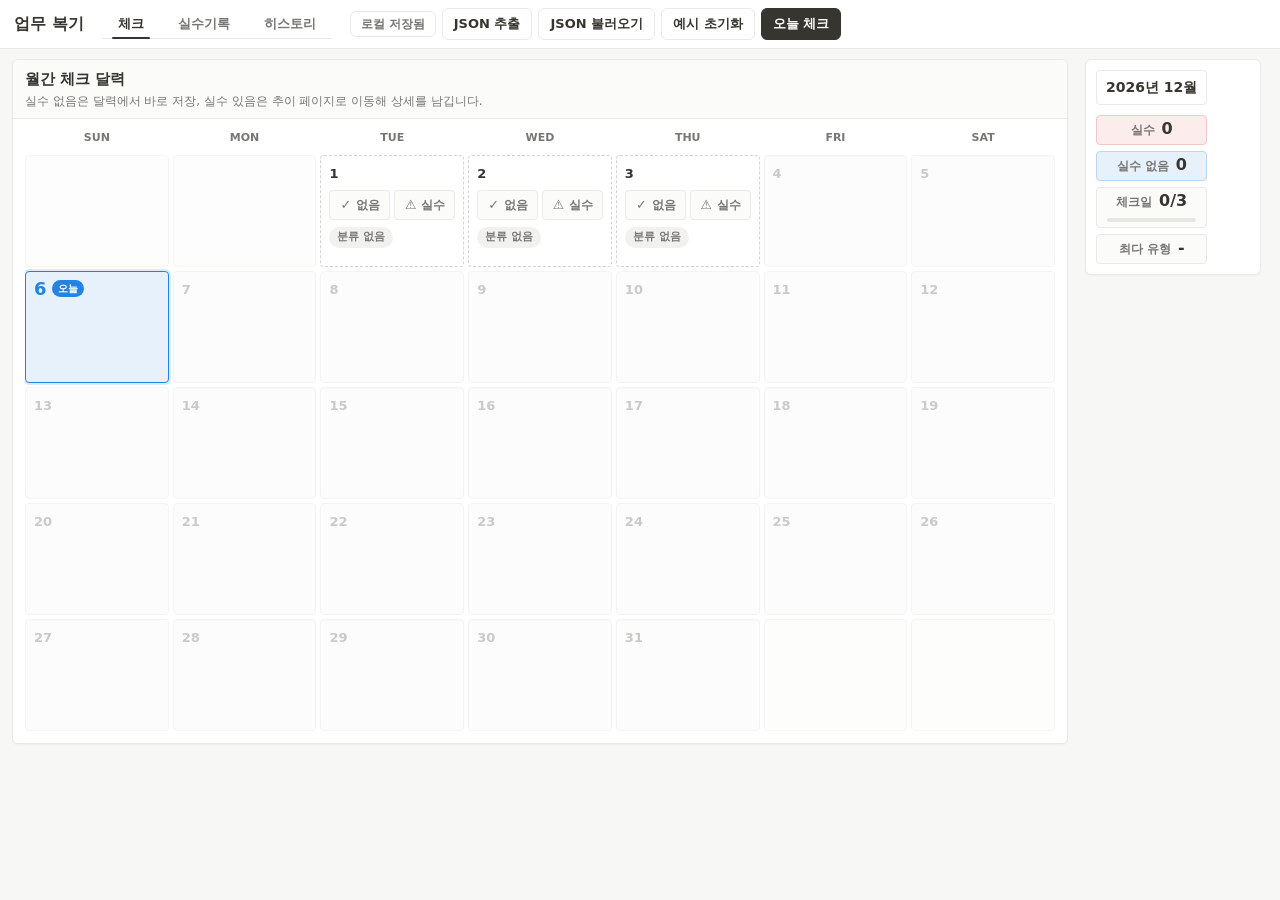
==== commit 3f81cfd2: "Improve similar mistake review panel" ====
--- a/index.html
+++ b/index.html
@@ -515,7 +515,7 @@
 
     .history-insights {
       display: grid;
-      grid-template-columns: repeat(2, minmax(0, 1fr));
+      grid-template-columns: repeat(6, minmax(0, 1fr));
       gap: 10px;
     }
 
@@ -531,6 +531,18 @@
       padding: 10px 12px;
     }
 
+    .insight-card.core { grid-column: span 3; }
+    .insight-card.impact-card {
+      grid-column: span 2;
+      min-height: 74px;
+    }
+    .insight-card.impact-card strong { font-size: 1.35rem; }
+    .insight-card.impact-card.external {
+      border-color: #f1bfc0;
+      background: var(--red-bg);
+    }
+    .insight-card.impact-card.external strong { color: var(--red); }
+
     .insight-label {
       color: var(--text-muted);
       font-size: 0.75rem;
@@ -639,6 +651,9 @@
       filter: none;
       box-shadow: inset 0 0 0 1px rgba(35, 131, 226, 0.1);
     }
+    .day.today:has(.quick-btn.active) {
+      background: var(--card);
+    }
     .day.today.weekend,
     .day.today.no-check,
     .day.today.future {
@@ -653,6 +668,9 @@
       box-shadow: var(--shadow-md);
       transform: translateY(-2px);
     }
+    .day.today:has(.quick-btn.active):hover {
+      background: var(--card);
+    }
     .day.selected { border-color: var(--blue); box-shadow: 0 0 0 2px rgba(35, 131, 226, 0.16); }
 
     .day-top,
@@ -664,6 +682,7 @@
     }
 
     .day-foot { justify-content: flex-start; }
+    .day.today .day-top { justify-content: flex-start; }
 
     .day-num { font-size: 0.8125rem; font-weight: 900; }
     .day.today .day-num {
@@ -711,6 +730,9 @@
 
     .quick-btn.ok.active { background: var(--blue-bg); border-color: #b9d6f3; color: #1b69b5; }
     .quick-btn.miss.active { background: var(--red-bg); border-color: #f1bfc0; color: #c02b2b; }
+    .day.today .quick-btn { background: var(--card); }
+    .day.today .quick-btn.ok.active { background: var(--card); border-color: var(--blue); color: var(--blue); }
+    .day.today .quick-btn.miss.active { background: var(--red-bg); border-color: #f1bfc0; color: var(--red); }
     .quick-btn:disabled { cursor: default; opacity: 0.62; }
 
     .day-top.only-date {
@@ -880,6 +902,41 @@
 
     .cat-remove:hover { background: var(--card); color: var(--text); }
 
+    .impact-picker {
+      display: flex;
+      flex-wrap: wrap;
+      gap: 6px;
+    }
+
+    .impact-option {
+      min-height: 30px;
+      border: 1px solid var(--border);
+      border-radius: 999px;
+      background: var(--card);
+      color: var(--text-muted);
+      padding: 4px 11px;
+      font-size: 0.75rem;
+      font-weight: 900;
+    }
+
+    .impact-option:hover {
+      background: var(--bg-2);
+      border-color: var(--border-strong);
+      color: var(--text);
+    }
+
+    .impact-option.active {
+      border-color: var(--blue);
+      background: var(--blue-bg);
+      color: var(--blue);
+    }
+
+    .impact-option.external.active {
+      border-color: #f1bfc0;
+      background: var(--red-bg);
+      color: var(--red);
+    }
+
     .record-actions {
       display: flex;
       gap: 6px;
@@ -932,6 +989,45 @@
     }
 
     .similar-list { display: grid; gap: 8px; }
+
+    .similar-repeat-banner,
+    .similar-action-card {
+      border: 1px solid var(--border);
+      border-radius: var(--radius-sm);
+      padding: 10px;
+    }
+
+    .similar-repeat-banner {
+      background: var(--blue-bg);
+      color: var(--blue);
+      font-size: 0.875rem;
+      font-weight: 950;
+    }
+
+    .similar-action-card {
+      display: grid;
+      gap: 5px;
+      background: var(--card);
+    }
+
+    .similar-action-card .label {
+      color: var(--text-muted);
+      font-size: 0.6875rem;
+      font-weight: 950;
+    }
+
+    .similar-action-card p {
+      margin: 0;
+      color: var(--text);
+      font-size: 0.8125rem;
+      font-weight: 850;
+    }
+
+    .similar-action-card small {
+      color: var(--text-muted);
+      font-size: 0.75rem;
+      font-weight: 800;
+    }
 
     .similar-item,
     .similar-empty {
@@ -1155,6 +1251,36 @@
     .history-table .date { color: var(--text-muted); white-space: nowrap; font-variant-numeric: tabular-nums; }
     .history-table .category-chip { font-size: 0.625rem; padding: 1px 7px; }
 
+    .history-type-stack {
+      display: flex;
+      flex-wrap: wrap;
+      gap: 4px;
+      align-items: center;
+    }
+
+    .impact-badge {
+      display: inline-flex;
+      align-items: center;
+      width: fit-content;
+      border-radius: 999px;
+      background: var(--gray-bg);
+      color: var(--text-muted);
+      padding: 1px 7px;
+      font-size: 0.625rem;
+      font-weight: 900;
+      white-space: nowrap;
+    }
+
+    .impact-badge.team {
+      background: var(--blue-bg);
+      color: var(--blue);
+    }
+
+    .impact-badge.external {
+      background: var(--red-bg);
+      color: var(--red);
+    }
+
     .history-resize-handle {
       position: absolute;
       top: 0;
@@ -1209,6 +1335,8 @@
       .page-tab { flex: 0 0 auto; }
       .nav-card { padding: 10px; }
       .history-insights { grid-template-columns: 1fr; }
+      .insight-card.core,
+      .insight-card.impact-card { grid-column: auto; }
       .summary-chips { width: 100%; }
       .chip { flex: 1 1 calc(50% - 8px); }
       .record-actions { grid-template-columns: 1fr; }
@@ -1328,10 +1456,16 @@
               <form class="form-grid" id="recordForm">
                 <label class="field"><span class="step-label"><span class="step-num">1</span>카테고리 선택</span>
                   <input id="recordCategoryValue" type="hidden">
+                  <input id="recordImpactValue" type="hidden" value="self">
                   <div class="cat-picker" id="catButtons"></div>
                   <div class="cat-manager">
                     <input id="categoryInput" placeholder="카테고리 추가">
                     <button class="btn" id="addCategory" type="button">추가</button>
+                  </div>
+                  <div class="impact-picker" id="impactButtons" aria-label="영향 범위">
+                    <button class="impact-option" data-impact="self" type="button">나만</button>
+                    <button class="impact-option" data-impact="team" type="button">팀</button>
+                    <button class="impact-option external" data-impact="external" type="button">외부</button>
                   </div>
                 </label>
 
@@ -1377,15 +1511,30 @@
           <section class="history-overview">
             <div class="history-left">
               <section class="history-insights" aria-label="이번 달 히스토리 핵심 지표">
-                <article class="insight-card" id="monthChangeCard">
+                <article class="insight-card core" id="monthChangeCard">
                   <span class="insight-label">전월 대비 변화</span>
                   <strong id="monthChangeValue">-</strong>
                   <p id="monthChangeText">이번 달 실수 흐름을 계산 중입니다.</p>
                 </article>
-                <article class="insight-card" id="streakCard">
+                <article class="insight-card core" id="streakCard">
                   <span class="insight-label">연속 무실수 일수</span>
                   <strong id="streakValue">-</strong>
                   <p id="streakText">최근 체크 흐름을 계산 중입니다.</p>
+                </article>
+                <article class="insight-card impact-card">
+                  <span class="insight-label">나만 영향</span>
+                  <strong id="impactSelfCount">0건</strong>
+                  <p>내 작업 안에서 정리 가능</p>
+                </article>
+                <article class="insight-card impact-card">
+                  <span class="insight-label">팀 영향</span>
+                  <strong id="impactTeamCount">0건</strong>
+                  <p>팀 공유와 확인 필요</p>
+                </article>
+                <article class="insight-card impact-card external">
+                  <span class="insight-label">외부 영향</span>
+                  <strong id="impactExternalCount">0건</strong>
+                  <p>외부 노출 전 우선 점검</p>
                 </article>
               </section>
 
@@ -1463,17 +1612,17 @@
     const seedPayload = window.__WORK_RETRO_DATA__ || {};
 
     const fallbackSeedRecords = {
-      "2026-05-01": { status: "ok", category: "", detail: "" },
-      "2026-05-04": { status: "ok", category: "", detail: "" },
-      "2026-05-05": { status: "ok", category: "", detail: "" },
-      "2026-05-06": { status: "miss", category: "", detail: "프레임 데이터 수정 후 기본 양식 체크를 빠뜨렸다." },
-      "2026-05-07": { status: "ok", category: "", detail: "" },
-      "2026-05-11": { status: "ok", category: "", detail: "" },
-      "2026-05-12": { status: "", category: "", detail: "" },
-      "2026-04-23": { status: "miss", category: "", detail: "플랫폼 이슈를 기획서에서 히스토리 찾느라 시간이 오래 걸렸다." },
-      "2026-04-15": { status: "miss", category: "", detail: "텍스트 수정 시 기존 히스토리 체크를 놓쳤다." },
-      "2026-03-25": { status: "miss", category: "", detail: "미션 튜토리얼 번호 변경 QA/내부 공유 누락." },
-      "2026-03-20": { status: "miss", category: "", detail: "맵 추가 후 다이아 맵 로딩 이슈 발생. 커밋 전 확인 필요." }
+      "2026-05-01": { status: "ok", category: "", detail: "", impact: "self" },
+      "2026-05-04": { status: "ok", category: "", detail: "", impact: "self" },
+      "2026-05-05": { status: "ok", category: "", detail: "", impact: "self" },
+      "2026-05-06": { status: "miss", category: "", detail: "프레임 데이터 수정 후 기본 양식 체크를 빠뜨렸다.", impact: "self" },
+      "2026-05-07": { status: "ok", category: "", detail: "", impact: "self" },
+      "2026-05-11": { status: "ok", category: "", detail: "", impact: "self" },
+      "2026-05-12": { status: "", category: "", detail: "", impact: "self" },
+      "2026-04-23": { status: "miss", category: "", detail: "플랫폼 이슈를 기획서에서 히스토리 찾느라 시간이 오래 걸렸다.", impact: "self" },
+      "2026-04-15": { status: "miss", category: "", detail: "텍스트 수정 시 기존 히스토리 체크를 놓쳤다.", impact: "self" },
+      "2026-03-25": { status: "miss", category: "", detail: "미션 튜토리얼 번호 변경 QA/내부 공유 누락.", impact: "self" },
+      "2026-03-20": { status: "miss", category: "", detail: "맵 추가 후 다이아 맵 로딩 이슈 발생. 커밋 전 확인 필요.", impact: "self" }
     };
     const seedRecords = seedPayload.records || fallbackSeedRecords;
     const seedCategories = Array.isArray(seedPayload.categories) ? seedPayload.categories : [];
@@ -1536,6 +1685,7 @@
         record.status = normalizeStatus(record.status);
         record.category = normalizeCategory(record.category);
         record.nextAction = record.nextAction || "";
+        record.impact = normalizeImpact(record.impact);
       });
       return source;
     }
@@ -1615,6 +1765,24 @@
       return "";
     }
 
+    function normalizeImpact(value) {
+      const text = String(value || "").trim().toLowerCase();
+      if (["team", "팀"].includes(text)) return "team";
+      if (["external", "외부"].includes(text)) return "external";
+      return "self";
+    }
+
+    function impactLabel(value) {
+      const impact = normalizeImpact(value);
+      if (impact === "team") return "팀";
+      if (impact === "external") return "외부";
+      return "나만";
+    }
+
+    function impactClass(value) {
+      return normalizeImpact(value);
+    }
+
     function combineText(current, next) {
       const lines = [current, next]
         .flatMap((value) => String(value || "").split(/\r?\n/))
@@ -1624,7 +1792,7 @@
     }
 
     function mergeRecord(target, key, incoming) {
-      const current = target[key] || { status: "", category: "", detail: "", nextAction: "" };
+      const current = target[key] || { status: "", category: "", detail: "", nextAction: "", impact: "self" };
       const categories = [current.category, incoming.category]
         .flatMap(splitCategories)
         .filter(Boolean);
@@ -1632,7 +1800,8 @@
         status: current.status === "miss" || incoming.status === "miss" ? "miss" : current.status || incoming.status || "",
         category: Array.from(new Set(categories)).join(", "),
         detail: combineText(current.detail, incoming.detail),
-        nextAction: combineText(current.nextAction, incoming.nextAction)
+        nextAction: combineText(current.nextAction, incoming.nextAction),
+        impact: normalizeImpact(incoming.impact || current.impact)
       };
     }
 
@@ -1656,7 +1825,8 @@
           status: normalizeStatus(rowValue(row, ["status", "상태", "체크"])) || "miss",
           category: normalizeCategory(String(rowValue(row, ["category", "카테고리", "유형", "구분"]) || "").trim()),
           detail: String(rowValue(row, ["detail", "상세 내용", "상세내용", "내용"]) || "").trim(),
-          nextAction: String(rowValue(row, ["nextAction", "next_action", "개선 사항", "개선사항", "다음 액션", "다음엔 뭘 확인할까"]) || "").trim()
+          nextAction: String(rowValue(row, ["nextAction", "next_action", "개선 사항", "개선사항", "다음 액션", "다음엔 뭘 확인할까"]) || "").trim(),
+          impact: normalizeImpact(rowValue(row, ["impact", "영향 범위", "영향범위"]))
         };
         mergeRecord(nextRecords, key, incoming);
       });
@@ -1675,7 +1845,8 @@
           status: normalizeStatus(record.status),
           category: normalizeCategory(String(record.category || "").trim()),
           detail: String(record.detail || "").trim(),
-          nextAction: String(record.nextAction || record.next_action || "").trim()
+          nextAction: String(record.nextAction || record.next_action || "").trim(),
+          impact: normalizeImpact(record.impact)
         };
         mergeRecord(nextRecords, key, incoming);
       });
@@ -1938,7 +2109,8 @@
     }
 
     function recordFor(key) {
-      if (!records[key]) records[key] = { status: "", category: "", detail: "", nextAction: "" };
+      if (!records[key]) records[key] = { status: "", category: "", detail: "", nextAction: "", impact: "self" };
+      records[key].impact = normalizeImpact(records[key].impact);
       return records[key];
     }
 
@@ -1982,6 +2154,19 @@
       hideSaveComplete();
       renderCategoryControls();
       renderSimilarMistakes($("#recordCategoryValue").value);
+    }
+
+    function setSelectedImpact(impact) {
+      $("#recordImpactValue").value = normalizeImpact(impact);
+      hideSaveComplete();
+      renderImpactControls();
+    }
+
+    function renderImpactControls(selectedImpact = $("#recordImpactValue")?.value || "self") {
+      const selected = normalizeImpact(selectedImpact);
+      $$(".impact-option").forEach((button) => {
+        button.classList.toggle("active", normalizeImpact(button.dataset.impact) === selected);
+      });
     }
 
     function addManagedCategory() {
@@ -2235,7 +2420,8 @@
           key: date,
           date: displayDate(date),
           detail: record.detail,
-          nextAction: record.nextAction || ""
+          nextAction: record.nextAction || "",
+          impact: normalizeImpact(record.impact)
         }));
 
       const olderRows = olderHistory
@@ -2244,7 +2430,8 @@
           key: olderDateToKey(row.date),
           date: row.date,
           detail: row.detail,
-          nextAction: row.nextAction || ""
+          nextAction: row.nextAction || "",
+          impact: normalizeImpact(row.impact)
         }));
 
       return [...currentRows, ...olderRows].slice(0, 3);
@@ -2264,7 +2451,8 @@
           key: date,
           date: displayDate(date),
           detail: record.detail,
-          nextAction: record.nextAction || ""
+          nextAction: record.nextAction || "",
+          impact: normalizeImpact(record.impact)
         }));
 
       const olderRows = olderHistory
@@ -2273,7 +2461,8 @@
           key: olderDateToKey(row.date),
           date: row.date,
           detail: row.detail,
-          nextAction: row.nextAction || ""
+          nextAction: row.nextAction || "",
+          impact: normalizeImpact(row.impact)
         }));
 
       return [...currentRows, ...olderRows].sort((a, b) => b.key.localeCompare(a.key));
@@ -2295,6 +2484,8 @@
 
       const allRows = allSimilarMistakeRows(normalizedCategory);
       const rows = allRows.slice(0, 3);
+      const repeatCount = allRows.length + 1;
+      const previousAction = allRows.find((row) => String(row.nextAction || "").trim());
       const selected = keyToUtc(selectedDate);
       const recentCount = allRows.filter((row) => {
         const diff = (selected - keyToUtc(row.key)) / 86400000;
@@ -2313,16 +2504,34 @@
         </div>
       `;
 
-      container.innerHTML = rows.length ? rows.map((row) => `
-        <article class="similar-item">
-          <div class="similar-meta">
-            <strong>${escapeHtml(row.date)}</strong>
-            <span class="similar-badge">이번 기록과 비슷함</span>
-          </div>
-          <p>${escapeHtml(oneLine(row.detail))}</p>
-          ${row.nextAction ? `<small>다음 확인: ${escapeHtml(oneLine(row.nextAction))}</small>` : ""}
-        </article>
-      `).join("") : `<div class="similar-empty">최근 같은 카테고리 실수가 없습니다. 이번 기록이 첫 기준점이 됩니다.</div>`;
+      const chunks = [];
+      if (repeatCount > 1) {
+        chunks.push(`<div class="similar-repeat-banner">이번이 ${repeatCount}번째 같은 유형</div>`);
+      }
+      if (previousAction) {
+        chunks.push(`
+          <article class="similar-action-card">
+            <span class="label">지난번엔 이렇게 하기로 했어요</span>
+            <p>${escapeHtml(oneLine(previousAction.nextAction))}</p>
+            <small>${escapeHtml(previousAction.date)} 작성</small>
+          </article>
+        `);
+      }
+      if (rows.length) {
+        chunks.push(rows.map((row) => `
+          <article class="similar-item">
+            <div class="similar-meta">
+              <strong>${escapeHtml(row.date)}</strong>
+              <span class="impact-badge ${impactClass(row.impact)}">${escapeHtml(impactLabel(row.impact))}</span>
+            </div>
+            <p>${escapeHtml(oneLine(row.detail))}</p>
+            ${row.nextAction ? `<small>다음 확인: ${escapeHtml(oneLine(row.nextAction))}</small>` : ""}
+          </article>
+        `).join(""));
+      } else {
+        chunks.push(`<div class="similar-empty">최근 같은 카테고리 실수가 없습니다. 이번 기록이 첫 기준점이 됩니다.</div>`);
+      }
+      container.innerHTML = chunks.join("");
     }
 
     function renderRecordPage() {
@@ -2331,9 +2540,11 @@
       const selectedCategory = managedCategories.includes(storedCategory) ? storedCategory : "";
       $("#recordDateLabel").textContent = fullDateLabel(selectedDate);
       $("#recordCategoryValue").value = selectedCategory;
+      $("#recordImpactValue").value = normalizeImpact(record.impact);
       $("#recordDetail").value = record.detail || "";
       $("#recordNextAction").value = record.nextAction || "";
       renderCategoryControls(selectedCategory);
+      renderImpactControls(record.impact);
       renderSimilarMistakes(selectedCategory);
       $("#saveComplete").classList.toggle("show", savedNoticeKey === selectedDate);
     }
@@ -2349,6 +2560,7 @@
       record.category = $("#recordCategoryValue").value;
       record.detail = $("#recordDetail").value.trim();
       record.nextAction = $("#recordNextAction").value.trim();
+      record.impact = normalizeImpact($("#recordImpactValue").value);
       savedNoticeKey = selectedDate;
       saveRecords();
       renderAll();
@@ -2435,6 +2647,16 @@
       $("#monthChangeCard").classList.toggle("warn", change > 0);
       $("#streakCard").classList.toggle("good", streak > 0);
       $("#streakCard").classList.toggle("warn", streak === 0);
+    }
+
+    function renderImpactInsights() {
+      const counts = { self: 0, team: 0, external: 0 };
+      historyRows().forEach((row) => {
+        counts[normalizeImpact(row.impact)] += 1;
+      });
+      $("#impactSelfCount").textContent = `${counts.self}건`;
+      $("#impactTeamCount").textContent = `${counts.team}건`;
+      $("#impactExternalCount").textContent = `${counts.external}건`;
     }
 
     function renderTrendBars() {
@@ -2496,14 +2718,16 @@
           date: displayDate(date),
           category: normalizeCategory(record.category) || "미입력",
           detail: record.detail || "상세 내용 작성 필요",
-          nextAction: record.nextAction || ""
+          nextAction: record.nextAction || "",
+          impact: normalizeImpact(record.impact)
         }));
       const olderRows = olderHistory.map((row) => ({
         sortKey: olderDateToKey(row.date),
         date: row.date,
         category: normalizeCategory(row.category) || "미입력",
         detail: row.detail || "상세 내용 작성 필요",
-        nextAction: row.nextAction || ""
+        nextAction: row.nextAction || "",
+        impact: normalizeImpact(row.impact)
       }));
       return [...currentRows, ...olderRows].sort((a, b) => b.sortKey.localeCompare(a.sortKey));
     }
@@ -2511,14 +2735,19 @@
     function renderHistory() {
       const query = $("#historySearch").value.trim().toLowerCase();
       const rows = historyRows().filter((row) => {
-        const text = `${row.date} ${row.category} ${row.detail} ${row.nextAction || ""}`.toLowerCase();
+        const text = `${row.date} ${row.category} ${impactLabel(row.impact)} ${row.detail} ${row.nextAction || ""}`.toLowerCase();
         return (!query || text.includes(query)) && (!activeHistoryFilter || legacyCategoryMatch(row.category, activeHistoryFilter));
       });
 
       $("#historyBody").innerHTML = rows.length ? rows.map((row) => `
         <tr>
           <td class="date">${escapeHtml(row.date)}</td>
-          <td><span class="category-chip ${categoryClass(row.category)}">${escapeHtml(row.category)}</span></td>
+          <td>
+            <div class="history-type-stack">
+              <span class="category-chip ${categoryClass(row.category)}">${escapeHtml(row.category)}</span>
+              <span class="impact-badge ${impactClass(row.impact)}">${escapeHtml(impactLabel(row.impact))}</span>
+            </div>
+          </td>
           <td>
             <div class="history-detail">${escapeHtml(row.detail)}</div>
           </td>
@@ -2549,6 +2778,7 @@
       renderCalendar();
       renderRecordPage();
       renderHistoryInsights();
+      renderImpactInsights();
       renderTrendBars();
       renderMonthHistory();
       renderHistoryFilters();
@@ -2620,6 +2850,11 @@
       setSelectedCategory(option.dataset.cat);
     });
 
+    $("#impactButtons").addEventListener("click", (event) => {
+      const option = event.target.closest(".impact-option");
+      if (option) setSelectedImpact(option.dataset.impact);
+    });
+
     $("#addCategory").addEventListener("click", addManagedCategory);
     $("#categoryInput").addEventListener("keydown", (event) => {
       if (event.key === "Enter") {
@@ -2651,7 +2886,7 @@
     });
 
     $("#resetDemo").addEventListener("click", () => {
-      records = cloneSeed();
+      records = normalizeRecords(cloneSeed());
       managedCategories = [...seedCategories];
       localStorage.setItem(storeKey, JSON.stringify(records));
       saveCategories();
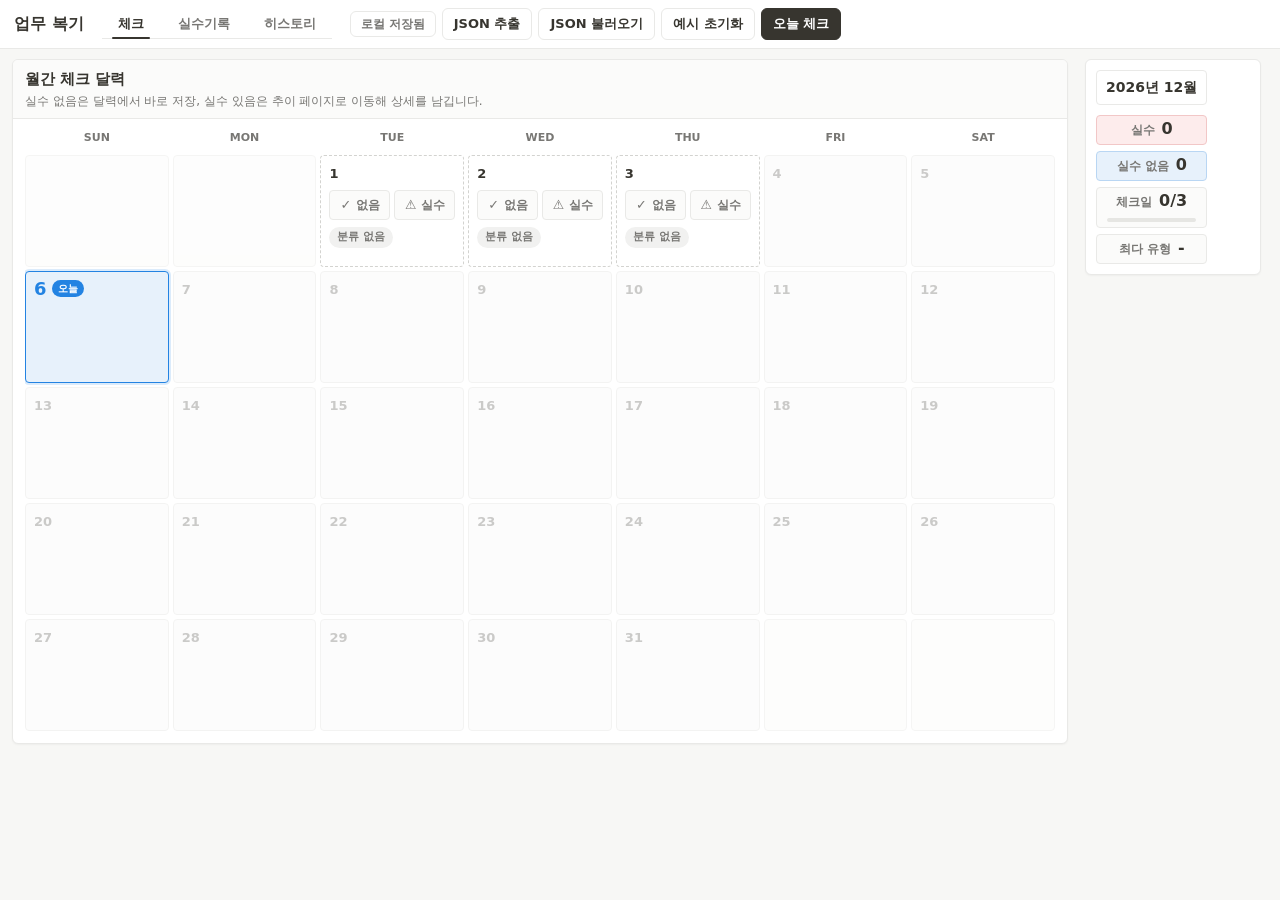
==== commit 0ec61d69: "Add monthly review nudge card" ====
--- a/index.html
+++ b/index.html
@@ -292,6 +292,48 @@
       max-width: 100%;
     }
 
+    .retro-nudge {
+      display: grid;
+      gap: 7px;
+      width: 100%;
+      box-sizing: border-box;
+      border: 1px solid #ead796;
+      border-radius: var(--radius-sm);
+      background: var(--warn-bg);
+      color: var(--warn-fg);
+      padding: 10px;
+      text-align: left;
+    }
+
+    .retro-nudge[hidden] { display: none; }
+
+    .retro-nudge-label {
+      display: inline-flex;
+      align-items: center;
+      gap: 5px;
+      font-size: 0.6875rem;
+      font-weight: 950;
+    }
+
+    .retro-nudge strong {
+      color: var(--text);
+      font-size: 0.8125rem;
+      line-height: 1.35;
+    }
+
+    .retro-nudge p {
+      margin: 0;
+      color: var(--text-muted);
+      font-size: 0.75rem;
+      font-weight: 800;
+    }
+
+    .retro-nudge .btn {
+      width: 100%;
+      min-height: 28px;
+      background: var(--card);
+    }
+
     .month-popover-button {
       width: 100%;
       min-height: 34px;
@@ -1414,6 +1456,12 @@
           </article>
 
           <aside class="nav-card check-sidebar" aria-label="월간 체크 요약">
+            <div class="retro-nudge" id="retroNudge" hidden>
+              <span class="retro-nudge-label"><span aria-hidden="true">💡</span>회고 신호</span>
+              <strong id="retroNudgeTitle">이번 달에 같은 실수가 반복됐어요</strong>
+              <p>잠깐 히스토리 보고 갈까요?</p>
+              <button class="btn" id="nudgeHistoryButton" type="button">히스토리 보기</button>
+            </div>
             <div class="month-nav">
               <button class="month-popover-button" id="monthPickerButton" type="button" aria-expanded="false" aria-controls="monthPopover">
                 <span id="monthTitle">2026년 4월</span>
@@ -2269,7 +2317,16 @@
         .sort((a, b) => b[1] - a[1] || a[0].localeCompare(b[0]))
         .map(([category]) => category);
       const top = categories[0] || "-";
-      return { checked: checked.length, miss: miss.length, ok: ok.length, top, categories, required: requiredDays.length };
+      return { checked: checked.length, miss: miss.length, ok: ok.length, top, categories, categoryCounts, required: requiredDays.length };
+    }
+
+    function nudgeForMonth(monthValue) {
+      const entries = Object.entries(statsForMonth(monthValue).categoryCounts || {})
+        .filter(([, count]) => count >= 2)
+        .sort((a, b) => b[1] - a[1] || a[0].localeCompare(b[0]));
+      if (!entries.length) return null;
+      const [category, count] = entries[0];
+      return { category, count };
     }
 
     function setPage(page) {
@@ -2363,13 +2420,19 @@
     }
 
     function renderSummary() {
-      const stats = statsForMonth($("#monthInput").value);
-      $("#monthTitle").textContent = monthTitle($("#monthInput").value);
+      const monthValue = $("#monthInput").value;
+      const stats = statsForMonth(monthValue);
+      const nudge = nudgeForMonth(monthValue);
+      $("#monthTitle").textContent = monthTitle(monthValue);
       $("#missCount").textContent = stats.miss;
       $("#okCount").textContent = stats.ok;
       $("#checkedCount").textContent = `${stats.checked}/${stats.required}`;
       $("#checkProgress").style.width = `${stats.required ? Math.round((stats.checked / stats.required) * 100) : 0}%`;
       $("#topCategory").textContent = stats.top;
+      $("#retroNudge").hidden = !nudge;
+      if (nudge) {
+        $("#retroNudgeTitle").textContent = `이번 달에 '${nudge.category}' 실수 ${nudge.count}번`;
+      }
       if (monthPopoverOpen) renderMonthPopover();
     }
 
@@ -2829,6 +2892,7 @@
       if (event.key === "Escape" && monthPopoverOpen) closeMonthPopover();
     });
     $("#backToCheck").addEventListener("click", () => setPage("check"));
+    $("#nudgeHistoryButton").addEventListener("click", () => setPage("history"));
 
     $("#catButtons").addEventListener("click", (event) => {
       const removeButton = event.target.closest(".cat-remove");
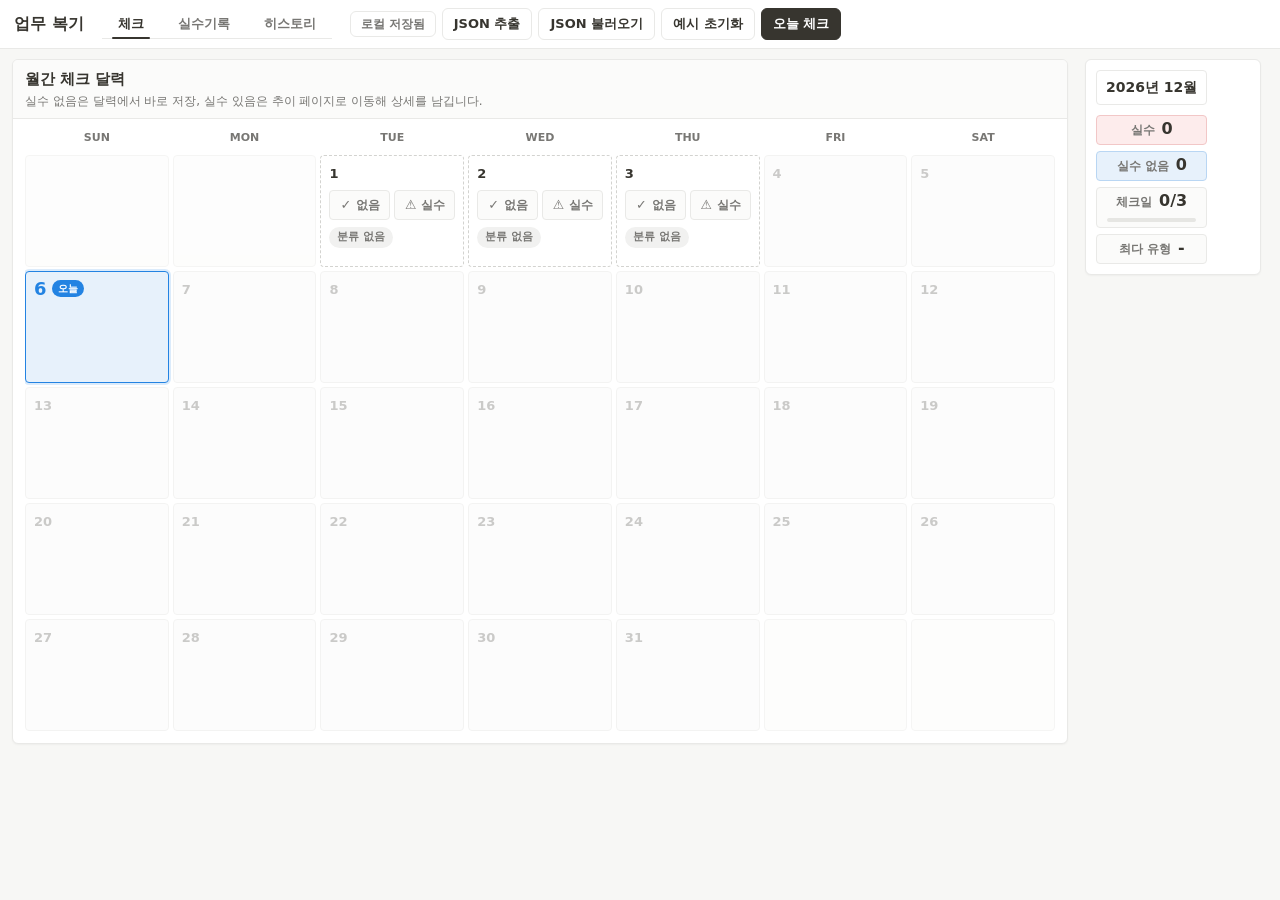
==== commit 646152fe: "Use record API for retro sync" ====
--- a/index.html
+++ b/index.html
@@ -579,11 +579,16 @@
       min-height: 74px;
     }
     .insight-card.impact-card strong { font-size: 1.35rem; }
-    .insight-card.impact-card.external {
+    .insight-card.impact-card.zero {
+      border-color: var(--border);
+      background: var(--bg-2);
+    }
+    .insight-card.impact-card.zero strong { color: var(--text-subtle); }
+    .insight-card.impact-card.external.has-count {
       border-color: #f1bfc0;
       background: var(--red-bg);
     }
-    .insight-card.impact-card.external strong { color: var(--red); }
+    .insight-card.impact-card.external.has-count strong { color: var(--red); }
 
     .insight-label {
       color: var(--text-muted);
@@ -600,8 +605,9 @@
     }
 
     .insight-card p { margin: 0; color: var(--text-muted); font-size: 0.75rem; }
-    .insight-card.good strong { color: var(--blue); }
+    .insight-card.good strong { color: var(--green-fg); }
     .insight-card.warn strong { color: var(--red); }
+    .insight-card.neutral strong { color: var(--text-muted); }
     .history-left > .panel,
     .history-month-panel {
       height: 100%;
@@ -819,15 +825,22 @@
 
     .field {
       display: grid;
-      gap: 6px;
+      gap: 8px;
       color: var(--text-muted);
       font-size: 0.75rem;
       font-weight: 800;
     }
 
     .field textarea { min-height: 124px; resize: vertical; }
-    .field textarea.short { min-height: 82px; }
-    .form-grid { display: grid; gap: 18px; }
+    .field textarea.short { min-height: 54px; }
+    .form-grid { display: grid; gap: 14px; }
+
+    .step-heading {
+      display: flex;
+      align-items: center;
+      gap: 8px;
+      flex-wrap: wrap;
+    }
 
     .step-label {
       display: inline-flex;
@@ -849,6 +862,12 @@
       font-size: 0.6875rem;
       line-height: 1;
       font-weight: 950;
+    }
+
+    .step-note {
+      color: var(--text-muted);
+      font-size: 0.6875rem;
+      font-weight: 800;
     }
 
     .cat-picker {
@@ -947,7 +966,7 @@
     .impact-picker {
       display: flex;
       flex-wrap: wrap;
-      gap: 6px;
+      gap: 8px;
     }
 
     .impact-option {
@@ -955,10 +974,10 @@
       border: 1px solid var(--border);
       border-radius: 999px;
       background: var(--card);
-      color: var(--text-muted);
-      padding: 4px 11px;
+      color: var(--text);
+      padding: 4px 12px;
       font-size: 0.75rem;
-      font-weight: 900;
+      font-weight: 800;
     }
 
     .impact-option:hover {
@@ -971,12 +990,22 @@
       border-color: var(--blue);
       background: var(--blue-bg);
       color: var(--blue);
+      box-shadow: 0 0 0 1px var(--blue) inset;
+      font-weight: 950;
+    }
+
+    .impact-option[data-impact="team"].active {
+      border-color: #ead796;
+      background: var(--warn-bg);
+      color: var(--warn-fg);
+      box-shadow: 0 0 0 1px #d9bd66 inset;
     }
 
     .impact-option.external.active {
       border-color: #f1bfc0;
       background: var(--red-bg);
       color: var(--red);
+      box-shadow: 0 0 0 1px var(--red) inset;
     }
 
     .record-actions {
@@ -1154,6 +1183,32 @@
       text-align: right;
     }
 
+    .trend-legend {
+      display: flex;
+      align-items: center;
+      gap: 10px;
+      margin-top: 3px;
+      color: var(--text-muted);
+      font-size: 0.6875rem;
+      font-weight: 800;
+    }
+
+    .trend-legend span {
+      display: inline-flex;
+      align-items: center;
+      gap: 4px;
+    }
+
+    .legend-swatch {
+      display: inline-block;
+      width: 14px;
+      height: 8px;
+      border-radius: 999px;
+    }
+
+    .legend-swatch.miss { background: var(--red); }
+    .legend-swatch.ok { background: #4a86e8; }
+
     .stack {
       height: 18px;
       border-radius: var(--radius-sm);
@@ -1163,6 +1218,15 @@
       box-shadow: inset 0 0 0 1px var(--border);
     }
 
+    .stack .miss,
+    .stack .ok {
+      display: inline-flex;
+      align-items: center;
+      justify-content: center;
+      min-width: 0;
+      overflow: hidden;
+    }
+
     .stack .miss { background: var(--red); }
     .stack .ok { background: #4a86e8; }
 
@@ -1178,7 +1242,7 @@
     .month-card-head {
       display: flex;
       justify-content: space-between;
-      align-items: flex-start;
+      align-items: center;
       gap: 8px;
       font-weight: 900;
     }
@@ -1186,10 +1250,9 @@
     .month-title { font-size: 0.9375rem; }
     .month-categories {
       display: flex;
-      justify-content: flex-end;
+      justify-content: flex-start;
       flex-wrap: wrap;
       gap: 5px;
-      max-width: 70%;
     }
 
     .month-card p { margin: 0; color: var(--text-muted); font-size: 0.75rem; }
@@ -1206,11 +1269,15 @@
     .month-delta {
       border-radius: 999px;
       background: var(--gray-bg);
-      padding: 1px 7px;
-    }
-
-    .month-delta.good { color: var(--blue); }
-    .month-delta.warn { color: var(--red); }
+      padding: 2px 8px;
+      color: var(--text-muted);
+      font-size: 0.6875rem;
+      font-weight: 900;
+      white-space: nowrap;
+    }
+
+    .month-delta.good { background: var(--green-bg); color: var(--green-fg); }
+    .month-delta.warn { background: var(--red-bg); color: var(--red); }
 
     .search-row {
       display: grid;
@@ -1262,12 +1329,13 @@
       border-collapse: collapse;
       table-layout: fixed;
       font-size: 0.8125rem;
-      --history-detail-col: 50%;
-      --history-action-col: 30%;
+      --history-detail-col: 44%;
+      --history-action-col: 26%;
     }
 
     .history-col-date { width: 8%; }
-    .history-col-type { width: 12%; }
+    .history-col-category { width: 12%; }
+    .history-col-impact { width: 10%; }
     .history-col-detail { width: var(--history-detail-col); }
     .history-col-action { width: var(--history-action-col); }
 
@@ -1292,13 +1360,6 @@
     .history-table td { overflow-wrap: anywhere; }
     .history-table .date { color: var(--text-muted); white-space: nowrap; font-variant-numeric: tabular-nums; }
     .history-table .category-chip { font-size: 0.625rem; padding: 1px 7px; }
-
-    .history-type-stack {
-      display: flex;
-      flex-wrap: wrap;
-      gap: 4px;
-      align-items: center;
-    }
 
     .impact-badge {
       display: inline-flex;
@@ -1321,6 +1382,22 @@
     .impact-badge.external {
       background: var(--red-bg);
       color: var(--red);
+      box-shadow: 0 0 0 1px #f1bfc0 inset;
+    }
+
+    .history-action-link {
+      border: 0;
+      background: transparent;
+      color: var(--text-subtle);
+      padding: 0;
+      font-size: 0.75rem;
+      font-weight: 800;
+      text-decoration: underline;
+      text-underline-offset: 2px;
+    }
+
+    .history-action-link:hover {
+      color: var(--text-muted);
     }
 
     .history-resize-handle {
@@ -1502,26 +1579,34 @@
               </div>
 
               <form class="form-grid" id="recordForm">
-                <label class="field"><span class="step-label"><span class="step-num">1</span>카테고리 선택</span>
+                <div class="field">
+                  <span class="step-label"><span class="step-num">1</span>카테고리 선택</span>
                   <input id="recordCategoryValue" type="hidden">
-                  <input id="recordImpactValue" type="hidden" value="self">
                   <div class="cat-picker" id="catButtons"></div>
                   <div class="cat-manager">
                     <input id="categoryInput" placeholder="카테고리 추가">
                     <button class="btn" id="addCategory" type="button">추가</button>
                   </div>
+                </div>
+
+                <div class="field">
+                  <div class="step-heading">
+                    <span class="step-label"><span class="step-num">2</span>영향 범위</span>
+                    <span class="step-note">기본값 나만, 1번 탭</span>
+                  </div>
+                  <input id="recordImpactValue" type="hidden" value="self">
                   <div class="impact-picker" id="impactButtons" aria-label="영향 범위">
                     <button class="impact-option" data-impact="self" type="button">나만</button>
                     <button class="impact-option" data-impact="team" type="button">팀</button>
                     <button class="impact-option external" data-impact="external" type="button">외부</button>
                   </div>
-                </label>
-
-                <label class="field"><span class="step-label"><span class="step-num">2</span>무슨 일이 있었나</span>
+                </div>
+
+                <label class="field"><span class="step-label"><span class="step-num">3</span>무슨 일이 있었나</span>
                   <textarea id="recordDetail" placeholder="예: 데이터 수정 후 기존 체크리스트를 확인하지 못함."></textarea>
                 </label>
 
-                <label class="field"><span class="step-label"><span class="step-num">3</span>다음엔 뭘 확인할까</span>
+                <label class="field"><span class="step-label"><span class="step-num">4</span>다음엔 뭘 확인할까</span>
                   <textarea class="short" id="recordNextAction" placeholder="예: 공유 전 데이터 검수 3단계를 먼저 확인."></textarea>
                 </label>
 
@@ -1569,17 +1654,17 @@
                   <strong id="streakValue">-</strong>
                   <p id="streakText">최근 체크 흐름을 계산 중입니다.</p>
                 </article>
-                <article class="insight-card impact-card">
+                <article class="insight-card impact-card" id="impactSelfCard">
                   <span class="insight-label">나만 영향</span>
                   <strong id="impactSelfCount">0건</strong>
                   <p>내 작업 안에서 정리 가능</p>
                 </article>
-                <article class="insight-card impact-card">
+                <article class="insight-card impact-card" id="impactTeamCard">
                   <span class="insight-label">팀 영향</span>
                   <strong id="impactTeamCount">0건</strong>
                   <p>팀 공유와 확인 필요</p>
                 </article>
-                <article class="insight-card impact-card external">
+                <article class="insight-card impact-card external" id="impactExternalCard">
                   <span class="insight-label">외부 영향</span>
                   <strong id="impactExternalCount">0건</strong>
                   <p>외부 노출 전 우선 점검</p>
@@ -1590,7 +1675,10 @@
                 <div class="panel-head">
                   <div>
                     <h2 class="panel-title">최근 3개월 실수 추이</h2>
-                    <p class="panel-sub">빨강은 실수 있음, 파랑은 실수 없음입니다.</p>
+                    <div class="trend-legend" aria-label="실수 추이 범례">
+                      <span><span class="legend-swatch miss" aria-hidden="true"></span>실수</span>
+                      <span><span class="legend-swatch ok" aria-hidden="true"></span>실수 없음</span>
+                    </div>
                   </div>
                 </div>
                 <div class="panel-body">
@@ -1628,14 +1716,16 @@
               <table class="history-table" id="historyTable" aria-label="지난 실수 상세 히스토리">
                 <colgroup>
                   <col class="history-col-date">
-                  <col class="history-col-type">
+                  <col class="history-col-category">
+                  <col class="history-col-impact">
                   <col class="history-col-detail">
                   <col class="history-col-action">
                 </colgroup>
                 <thead>
                   <tr>
                     <th>날짜</th>
-                    <th>유형</th>
+                    <th>카테고리</th>
+                    <th>영향 범위</th>
                     <th>상세 내용 <span class="history-resize-handle" id="historyDetailResize" aria-hidden="true"></span></th>
                     <th>개선 사항</th>
                   </tr>
@@ -1651,6 +1741,10 @@
 
   <script src="work-retro-data.js"></script>
   <script>
+    const WORKER_URL = "https://notion-widgets-api.wldnjsdkk.workers.dev";
+    const WIDGET_API_KEY = "";
+    const USE_MOCK = WORKER_URL === "";
+    const CLOUD_SYNC_DEBOUNCE_MS = 1200;
     const storeKey = "retro-calendar-widget-v8";
     const categoryStoreKey = "retro-calendar-widget-categories-v2";
     const historyColumnStoreKey = "retro-calendar-widget-history-columns-v1";
@@ -1687,6 +1781,12 @@
     let monthPopoverOpen = false;
     let saveStateTimer = null;
     let lastExportJson = "";
+    let cloudSyncEnabled = false;
+    let cloudSyncTimer = null;
+    let cloudSyncInFlight = false;
+    let cloudSyncPending = false;
+    let cloudApplyingRemote = false;
+    let cloudLastSignature = "";
 
     const $ = (selector) => document.querySelector(selector);
     const $$ = (selector) => Array.from(document.querySelectorAll(selector));
@@ -1738,12 +1838,30 @@
       return source;
     }
 
+    function scheduleCloudSave(delay = CLOUD_SYNC_DEBOUNCE_MS) {
+      if (!cloudSyncEnabled || cloudApplyingRemote) return;
+      if (cloudSyncTimer) window.clearTimeout(cloudSyncTimer);
+      cloudSyncTimer = window.setTimeout(() => saveCloudStateNow(), delay);
+    }
+
     function saveCategories() {
       localStorage.setItem(categoryStoreKey, JSON.stringify(managedCategories));
+      scheduleCloudSave();
     }
 
     function clamp(value, min, max) {
       return Math.min(max, Math.max(min, value));
+    }
+
+    function normalizeHistoryColumns(detailValue, actionValue) {
+      let detail = clamp(Number(detailValue) || 44, 24, 50);
+      let action = clamp(Number(actionValue) || 26, 16, 40);
+      const maxTotal = 70;
+      if (detail + action > maxTotal) {
+        action = clamp(maxTotal - detail, 16, 40);
+        detail = clamp(maxTotal - action, 24, 50);
+      }
+      return { detail, action };
     }
 
     function loadHistoryColumns() {
@@ -1753,37 +1871,52 @@
         const detail = Number(stored.detail);
         const action = Number(stored.action);
         if (!Number.isFinite(detail) || !Number.isFinite(action)) throw new Error("invalid");
-        return { detail: clamp(detail, 26, 56), action: clamp(action, 18, 46) };
+        return normalizeHistoryColumns(detail, action);
       } catch {
-        return { detail: 50, action: 30 };
+        return normalizeHistoryColumns(44, 26);
       }
     }
 
     function saveHistoryColumns() {
       localStorage.setItem(historyColumnStoreKey, JSON.stringify(historyColumns));
+      scheduleCloudSave();
     }
 
     function applyHistoryColumns() {
       const table = $("#historyTable");
       if (!table) return;
+      historyColumns = normalizeHistoryColumns(historyColumns.detail, historyColumns.action);
       table.style.setProperty("--history-detail-col", `${historyColumns.detail}%`);
       table.style.setProperty("--history-action-col", `${historyColumns.action}%`);
     }
 
-    function setSaveState(message, resetMessage = "로컬 저장됨") {
+    function defaultSaveStateText() {
+      return cloudSyncEnabled ? "클라우드 동기화됨" : "로컬 저장됨";
+    }
+
+    function setSaveState(message, resetMessage = defaultSaveStateText()) {
       const target = $("#saveState");
       target.textContent = message;
       if (saveStateTimer) window.clearTimeout(saveStateTimer);
+      if (resetMessage === null) {
+        saveStateTimer = null;
+        return;
+      }
       saveStateTimer = window.setTimeout(() => {
         target.textContent = resetMessage;
         saveStateTimer = null;
       }, 900);
     }
 
-    function saveRecords() {
+    function saveRecords(changedDate = "") {
       normalizeRecords(records);
       localStorage.setItem(storeKey, JSON.stringify(records));
       setSaveState("저장됨");
+      if (changedDate) {
+        saveCloudRecordNow(changedDate);
+      } else {
+        scheduleCloudSave();
+      }
     }
 
     function normalizeDateKey(value) {
@@ -1929,6 +2062,162 @@
       };
     }
 
+    function readUrlSettings() {
+      const searchParams = new URLSearchParams(window.location.search || "");
+      const hashParams = new URLSearchParams((window.location.hash || "").replace(/^#/, ""));
+      return { searchParams, hashParams };
+    }
+
+    function urlValue(...keys) {
+      const { searchParams, hashParams } = readUrlSettings();
+      for (const key of keys) {
+        const value = searchParams.get(key) || hashParams.get(key);
+        if (value) return value;
+      }
+      return "";
+    }
+
+    function getWidgetApiKey() {
+      return WIDGET_API_KEY || urlValue("nk", "key") || "";
+    }
+
+    function getCloudSpace() {
+      return urlValue("space", "ws", "slot") || "work-retro-main";
+    }
+
+    function canUseCloudSync() {
+      return Boolean(!USE_MOCK && WORKER_URL && !WORKER_URL.includes("REPLACE-ME") && getWidgetApiKey());
+    }
+
+    function cloudEndpoint(path) {
+      return `${WORKER_URL.replace(/\/+$/, "")}${path}`;
+    }
+
+    function cloudStateEndpoint() {
+      return `${cloudEndpoint("/work-retro/state")}?space=${encodeURIComponent(getCloudSpace())}`;
+    }
+
+    function cloudHeaders(hasBody = false) {
+      const headers = {};
+      const apiKey = getWidgetApiKey();
+      if (hasBody) headers["Content-Type"] = "application/json";
+      if (apiKey) headers["X-Widget-Key"] = apiKey;
+      return headers;
+    }
+
+    async function loadCloudState() {
+      const response = await fetch(cloudStateEndpoint(), { headers: cloudHeaders() });
+      if (!response.ok) throw new Error(`HTTP ${response.status}`);
+      const data = await response.json();
+      return data && data.state ? data.state : null;
+    }
+
+    async function saveCloudRecordNow(date) {
+      if (!cloudSyncEnabled || cloudApplyingRemote || !date) return;
+      const record = recordFor(date);
+      setSaveState("클라우드 저장 중", null);
+      try {
+        const response = await fetch(cloudEndpoint("/work-retro/record"), {
+          method: "POST",
+          headers: cloudHeaders(true),
+          body: JSON.stringify({
+            space: getCloudSpace(),
+            date,
+            status: record.status || "",
+            category: record.category || "",
+            detail: record.detail || "",
+            nextAction: record.nextAction || "",
+            impact: normalizeImpact(record.impact)
+          })
+        });
+        if (!response.ok) throw new Error(`HTTP ${response.status}`);
+        setSaveState("클라우드 저장됨");
+      } catch (error) {
+        console.warn("cloud record save failed", error);
+        setSaveState("클라우드 저장 실패", "로컬 저장됨");
+      }
+    }
+
+    async function saveCloudStateNow() {
+      if (!cloudSyncEnabled || cloudApplyingRemote) return;
+      if (cloudSyncInFlight) {
+        cloudSyncPending = true;
+        return;
+      }
+
+      const payload = exportPayload();
+      const signature = JSON.stringify({
+        records: payload.records,
+        categories: payload.categories,
+        historyColumns: payload.historyColumns,
+        selectedDate: payload.selectedDate,
+        month: payload.month
+      });
+
+      if (signature === cloudLastSignature) return;
+
+      cloudSyncInFlight = true;
+      setSaveState("클라우드 저장 중", null);
+      try {
+        const response = await fetch(cloudStateEndpoint(), {
+          method: "PUT",
+          headers: cloudHeaders(true),
+          body: JSON.stringify(payload)
+        });
+        if (!response.ok) throw new Error(`HTTP ${response.status}`);
+        cloudLastSignature = signature;
+        setSaveState("클라우드 저장됨");
+      } catch (error) {
+        console.warn("cloud save failed", error);
+        setSaveState("클라우드 저장 실패", "로컬 저장됨");
+      } finally {
+        cloudSyncInFlight = false;
+        if (cloudSyncPending) {
+          cloudSyncPending = false;
+          scheduleCloudSave(0);
+        }
+      }
+    }
+
+    async function initCloudSync() {
+      if (!canUseCloudSync()) {
+        cloudSyncEnabled = false;
+        setSaveState("로컬 저장됨", null);
+        return;
+      }
+
+      cloudSyncEnabled = true;
+      setSaveState("클라우드 불러오는 중", null);
+      try {
+        const remoteState = await loadCloudState();
+        if (remoteState) {
+          cloudApplyingRemote = true;
+          try {
+            applyImportedJson(remoteState, { message: "클라우드 동기화됨", skipCloudSave: true });
+            const payload = exportPayload();
+            cloudLastSignature = JSON.stringify({
+              records: payload.records,
+              categories: payload.categories,
+              historyColumns: payload.historyColumns,
+              selectedDate: payload.selectedDate,
+              month: payload.month
+            });
+          } finally {
+            cloudApplyingRemote = false;
+          }
+          setSaveState("클라우드 동기화됨", null);
+        } else {
+          setSaveState("클라우드 준비됨");
+          scheduleCloudSave(0);
+        }
+      } catch (error) {
+        cloudSyncEnabled = false;
+        cloudApplyingRemote = false;
+        console.warn("cloud load failed", error);
+        setSaveState("클라우드 연결 실패", "로컬 저장됨");
+      }
+    }
+
     function tryDownloadJson(text = lastExportJson) {
       if (!text) return;
       const blob = new Blob([text], { type: "application/json;charset=utf-8" });
@@ -1983,7 +2272,7 @@
       setSaveState("JSON 생성됨");
     }
 
-    function applyImportedJson(payload) {
+    function applyImportedJson(payload, options = {}) {
       const nextRecords = normalizeRecordMap(payload.records || payload);
       const payloadCategories = Array.isArray(payload.categories) ? payload.categories : [];
       const seen = new Set();
@@ -1997,10 +2286,7 @@
 
       records = nextRecords;
       historyColumns = payload.historyColumns && typeof payload.historyColumns === "object"
-        ? {
-            detail: clamp(Number(payload.historyColumns.detail) || historyColumns.detail, 26, 56),
-            action: clamp(Number(payload.historyColumns.action) || historyColumns.action, 18, 46)
-          }
+        ? normalizeHistoryColumns(payload.historyColumns.detail || historyColumns.detail, payload.historyColumns.action || historyColumns.action)
         : historyColumns;
       selectedDate = normalizeDateKey(payload.selectedDate) || Object.keys(records).sort().pop() || todayKey();
       $("#monthInput").value = payload.month || selectedDate.slice(0, 7);
@@ -2010,7 +2296,8 @@
       saveCategories();
       saveHistoryColumns();
       renderAll();
-      setSaveState("JSON 반영됨");
+      if (!options.skipCloudSave) scheduleCloudSave(0);
+      setSaveState(options.message || "JSON 반영됨");
     }
 
     async function importJsonFromFile(event) {
@@ -2350,7 +2637,7 @@
       const record = recordFor(key);
       record.status = record.status === status ? "" : status;
       selectedDate = key;
-      saveRecords();
+      saveRecords(key);
       if (status === "miss" && record.status === "miss") {
         setPage("trend");
       } else {
@@ -2625,7 +2912,7 @@
       record.nextAction = $("#recordNextAction").value.trim();
       record.impact = normalizeImpact($("#recordImpactValue").value);
       savedNoticeKey = selectedDate;
-      saveRecords();
+      saveRecords(selectedDate);
       renderAll();
     }
 
@@ -2708,6 +2995,7 @@
 
       $("#monthChangeCard").classList.toggle("good", change < 0);
       $("#monthChangeCard").classList.toggle("warn", change > 0);
+      $("#monthChangeCard").classList.toggle("neutral", change === 0);
       $("#streakCard").classList.toggle("good", streak > 0);
       $("#streakCard").classList.toggle("warn", streak === 0);
     }
@@ -2720,6 +3008,15 @@
       $("#impactSelfCount").textContent = `${counts.self}건`;
       $("#impactTeamCount").textContent = `${counts.team}건`;
       $("#impactExternalCount").textContent = `${counts.external}건`;
+      [
+        ["#impactSelfCard", counts.self],
+        ["#impactTeamCard", counts.team],
+        ["#impactExternalCard", counts.external]
+      ].forEach(([selector, count]) => {
+        const card = $(selector);
+        card.classList.toggle("zero", count === 0);
+        card.classList.toggle("has-count", count > 0);
+      });
     }
 
     function renderTrendBars() {
@@ -2756,16 +3053,16 @@
           <article class="month-card">
             <div class="month-card-head">
               <span class="month-title">${row.label}</span>
-              <div class="month-categories">
-                ${(row.categories || []).map((category) => `
-                  <span class="category-chip ${categoryClass(category)}">${escapeHtml(category)}</span>
-                `).join("")}
-              </div>
+              <span class="month-delta ${deltaClass}">${deltaLabel}</span>
+            </div>
+            <div class="month-categories">
+              ${(row.categories || []).map((category) => `
+                <span class="category-chip ${categoryClass(category)}">${escapeHtml(category)}</span>
+              `).join("")}
             </div>
             <div class="month-card-stats">
               <span>실수 ${row.miss}건</span>
               <span>실수 없음 ${row.ok}건</span>
-              <span class="month-delta ${deltaClass}">${deltaLabel}</span>
             </div>
             <p>${tone}</p>
           </article>
@@ -2806,19 +3103,30 @@
         <tr>
           <td class="date">${escapeHtml(row.date)}</td>
           <td>
-            <div class="history-type-stack">
-              <span class="category-chip ${categoryClass(row.category)}">${escapeHtml(row.category)}</span>
-              <span class="impact-badge ${impactClass(row.impact)}">${escapeHtml(impactLabel(row.impact))}</span>
-            </div>
+            <span class="category-chip ${categoryClass(row.category)}">${escapeHtml(row.category)}</span>
+          </td>
+          <td>
+            <span class="impact-badge ${impactClass(row.impact)}">${escapeHtml(impactLabel(row.impact))}</span>
           </td>
           <td>
             <div class="history-detail">${escapeHtml(row.detail)}</div>
           </td>
           <td>
-            <div class="history-action">${escapeHtml(row.nextAction || "-")}</div>
+            <div class="history-action">${row.nextAction
+              ? escapeHtml(row.nextAction)
+              : `<button class="history-action-link" data-edit-date="${escapeHtml(row.sortKey)}" type="button">개선책 추가</button>`}</div>
           </td>
         </tr>
-      `).join("") : `<tr><td colspan="4"><div class="empty">조건에 맞는 실수 히스토리가 없습니다.</div></td></tr>`;
+      `).join("") : `<tr><td colspan="5"><div class="empty">조건에 맞는 실수 히스토리가 없습니다.</div></td></tr>`;
+    }
+
+    function openHistoryRecord(date) {
+      const key = normalizeDateKey(date);
+      if (!key) return;
+      selectedDate = key;
+      $("#monthInput").value = key.slice(0, 7);
+      savedNoticeKey = "";
+      setPage("trend");
     }
 
     function setPage(page) {
@@ -2968,6 +3276,10 @@
         renderHistory();
       }
     });
+    $("#historyBody").addEventListener("click", (event) => {
+      const button = event.target.closest(".history-action-link");
+      if (button) openHistoryRecord(button.dataset.editDate);
+    });
 
     $("#historyDetailResize").addEventListener("pointerdown", (event) => {
       const table = $("#historyTable");
@@ -2978,9 +3290,9 @@
 
       const resize = (moveEvent) => {
         const rect = table.getBoundingClientRect();
-        const fixedPercent = 20;
-        const minDetail = 26;
-        const minAction = 18;
+        const fixedPercent = 30;
+        const minDetail = 24;
+        const minAction = 16;
         const pointerPercent = ((moveEvent.clientX - rect.left) / rect.width) * 100;
         const detail = clamp(pointerPercent - fixedPercent, minDetail, 100 - fixedPercent - minAction);
         historyColumns = {
@@ -3004,6 +3316,7 @@
     selectedDate = todayKey();
     $("#monthInput").value = selectedDate.slice(0, 7);
     renderAll();
+    initCloudSync();
   </script>
 </body>
 </html>
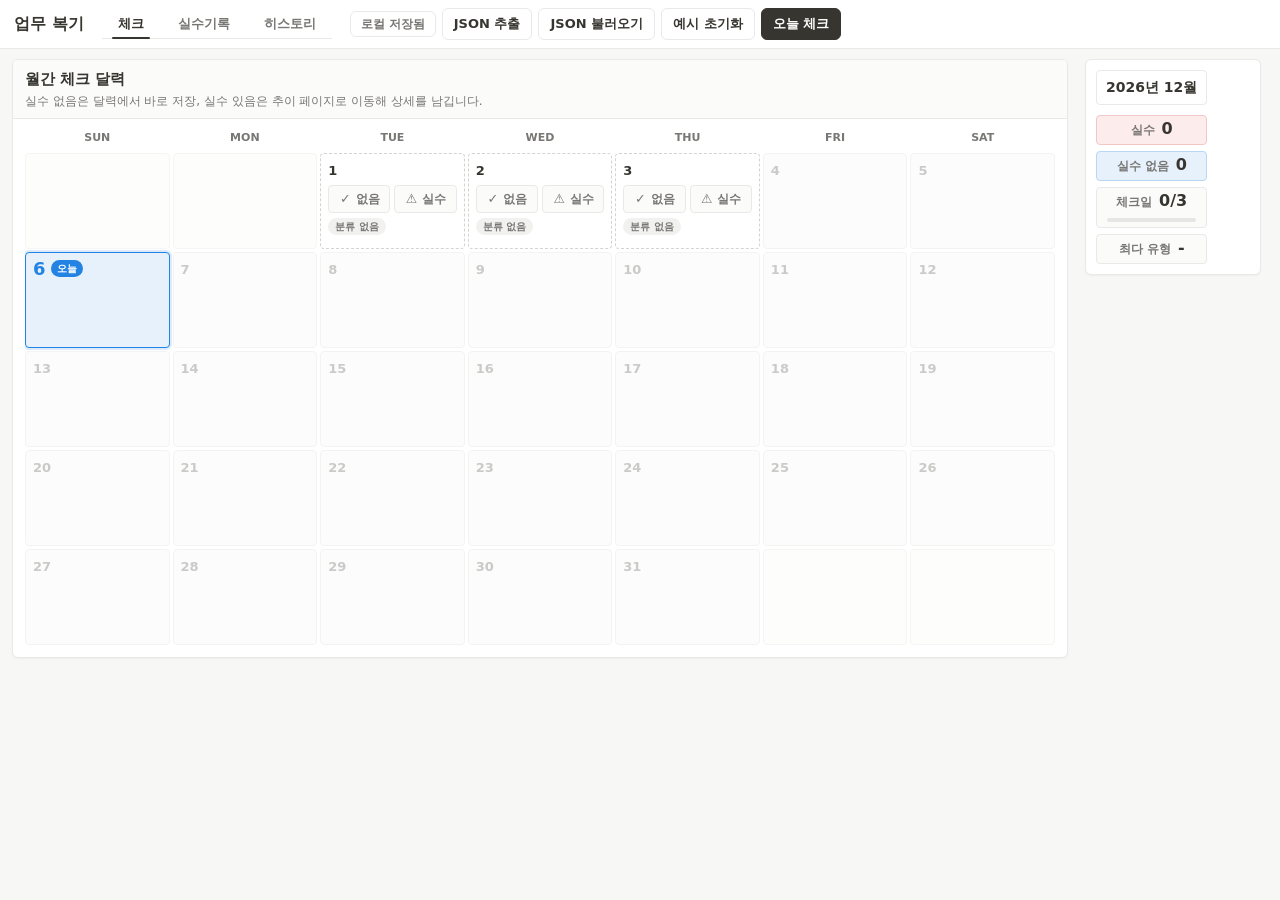
==== commit 81d1018d: "Reduce retro calendar cell height" ====
--- a/index.html
+++ b/index.html
@@ -648,12 +648,12 @@
     .calendar {
       display: grid;
       grid-template-columns: repeat(7, minmax(104px, 1fr));
-      gap: 4px;
+      gap: 3px;
       min-width: 760px;
     }
 
     .weekday {
-      padding: 1px 0 4px;
+      padding: 1px 0 3px;
       color: var(--text-muted);
       font-size: 0.6875rem;
       font-weight: 900;
@@ -661,14 +661,14 @@
     }
 
     .day {
-      min-height: 112px;
+      min-height: 96px;
       border: 1px solid var(--border);
       border-radius: var(--radius-sm);
       background: var(--card);
-      padding: 8px;
+      padding: 7px;
       display: flex;
       flex-direction: column;
-      gap: 7px;
+      gap: 5px;
       transition: background 0.15s, border-color 0.15s, box-shadow 0.15s, opacity 0.15s, transform 0.15s;
     }
 
@@ -678,8 +678,8 @@
       box-shadow: var(--shadow-md);
       transform: translateY(-2px);
     }
-    .day.outside { min-height: 112px; background: var(--bg-2); opacity: 0.45; }
-    .day.weekend, .day.no-check, .day.future { min-height: 112px; background: #fafafa; opacity: 0.52; }
+    .day.outside { min-height: 96px; background: var(--bg-2); opacity: 0.45; }
+    .day.weekend, .day.no-check, .day.future { min-height: 96px; background: #fafafa; opacity: 0.52; }
     .day.unchecked:not(.weekend):not(.no-check):not(.future):not(.outside) {
       border: 1px dashed var(--border-strong);
       background: var(--card);
@@ -753,7 +753,7 @@
     .quick-check { display: grid; grid-template-columns: 1fr 1fr; gap: 4px; }
 
     .quick-btn {
-      min-height: 30px;
+      min-height: 28px;
       border: 1px solid var(--border);
       border-radius: var(--radius-sm);
       background: var(--bg-2);
@@ -765,6 +765,11 @@
       align-items: center;
       justify-content: center;
       gap: 4px;
+    }
+
+    .day .category-chip {
+      padding: 1px 7px;
+      font-size: 0.625rem;
     }
 
     .quick-icon {
